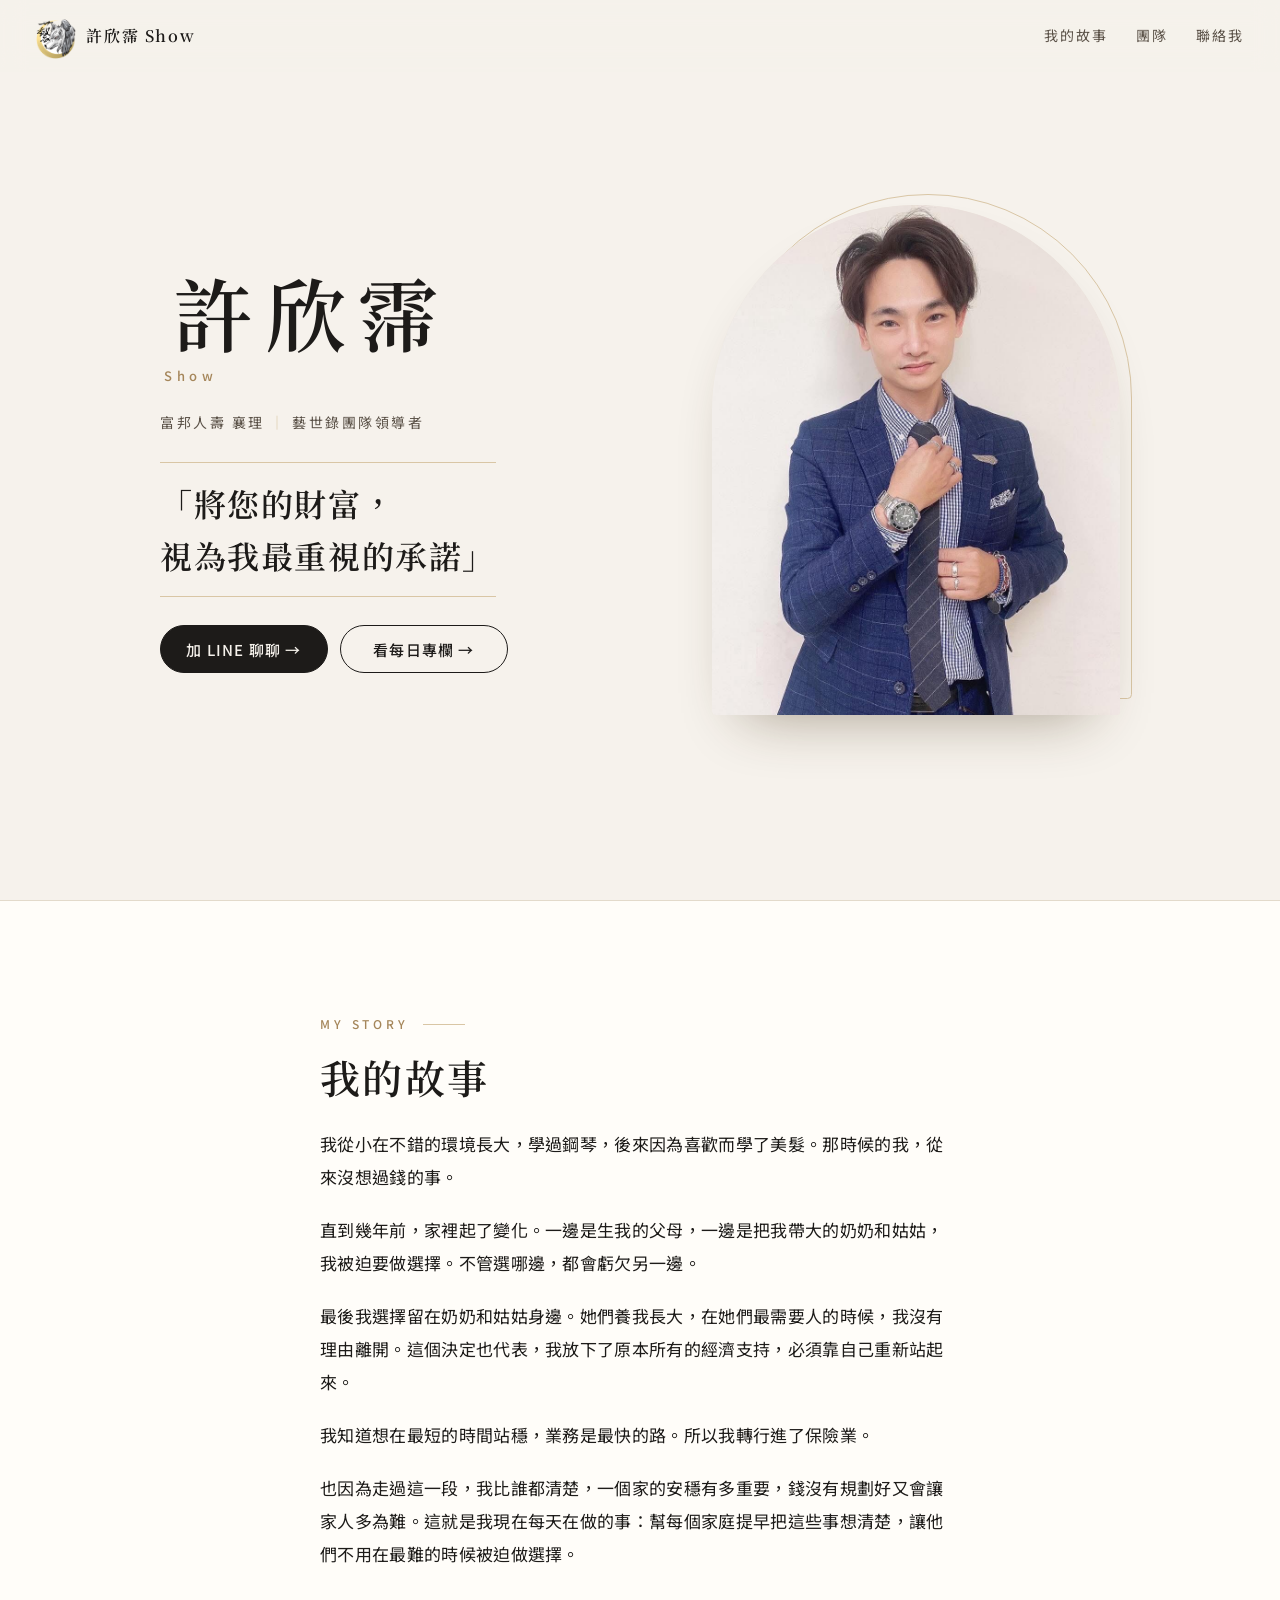
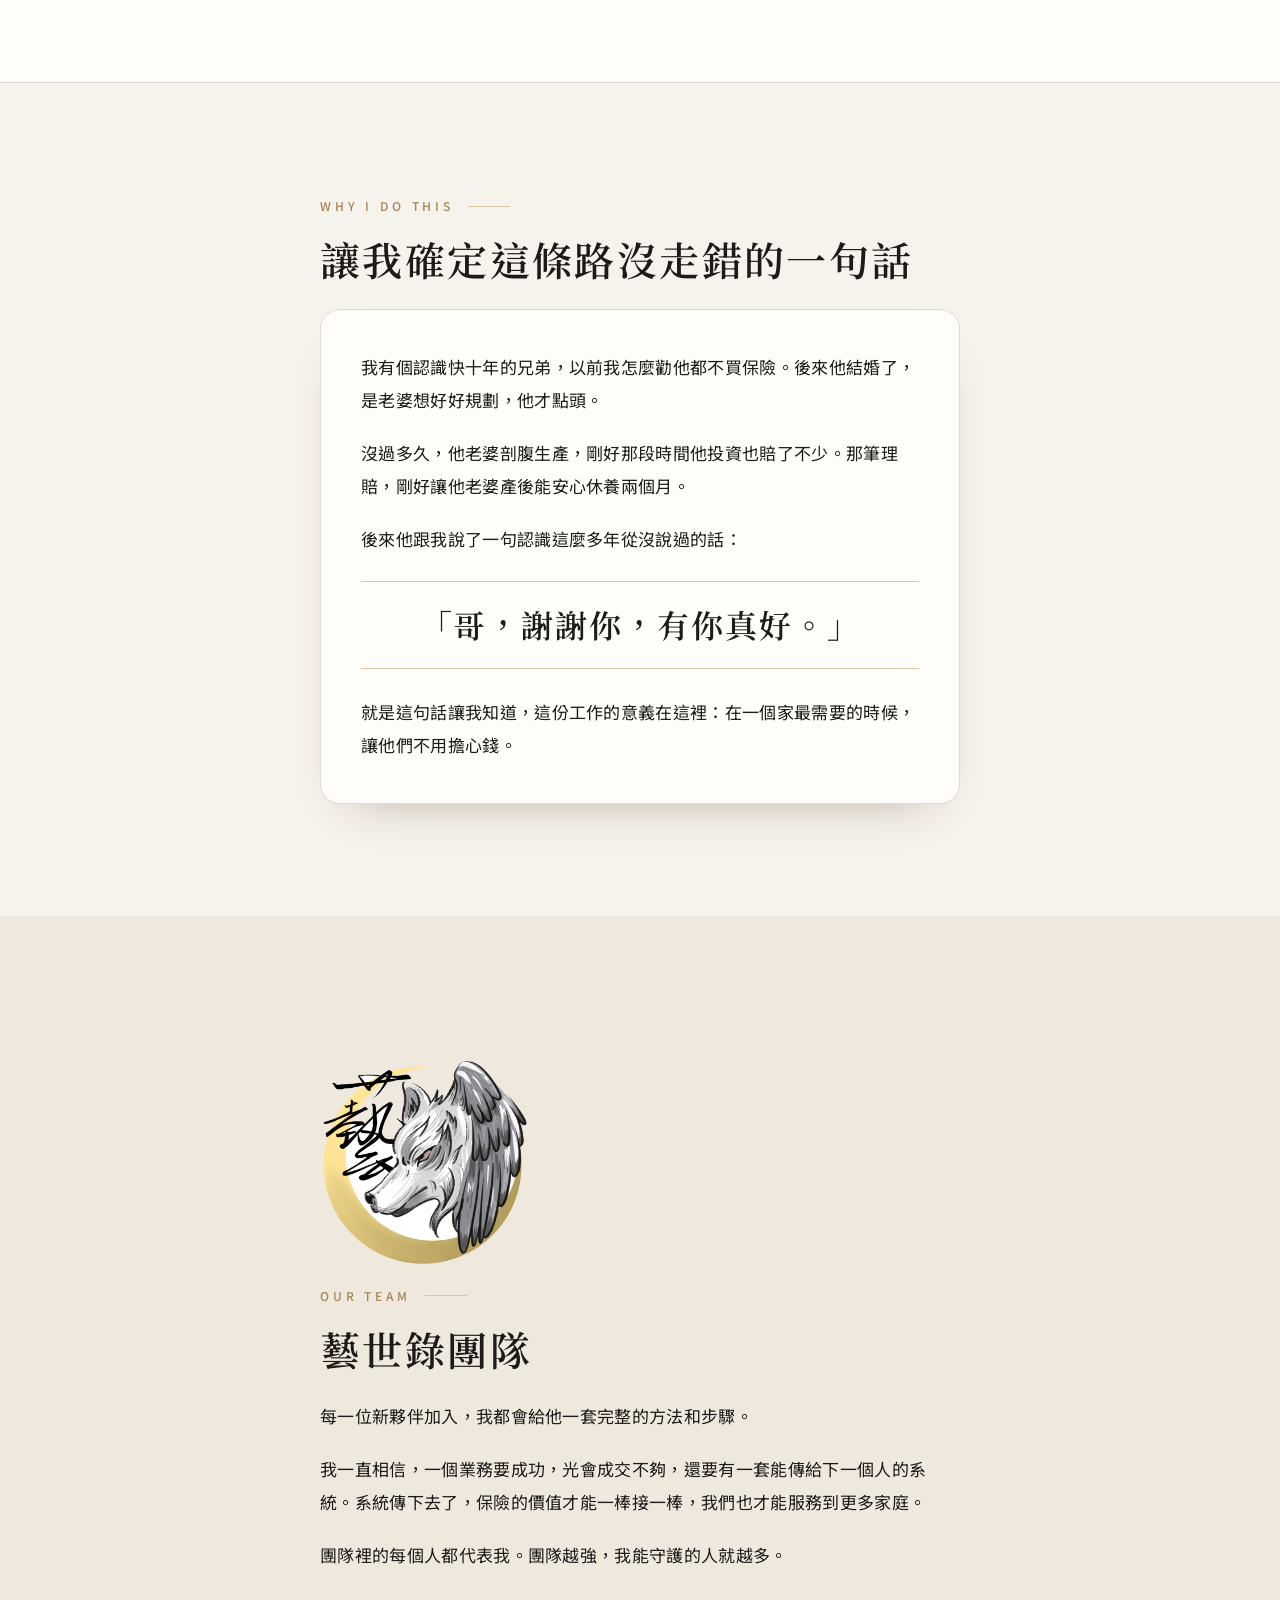
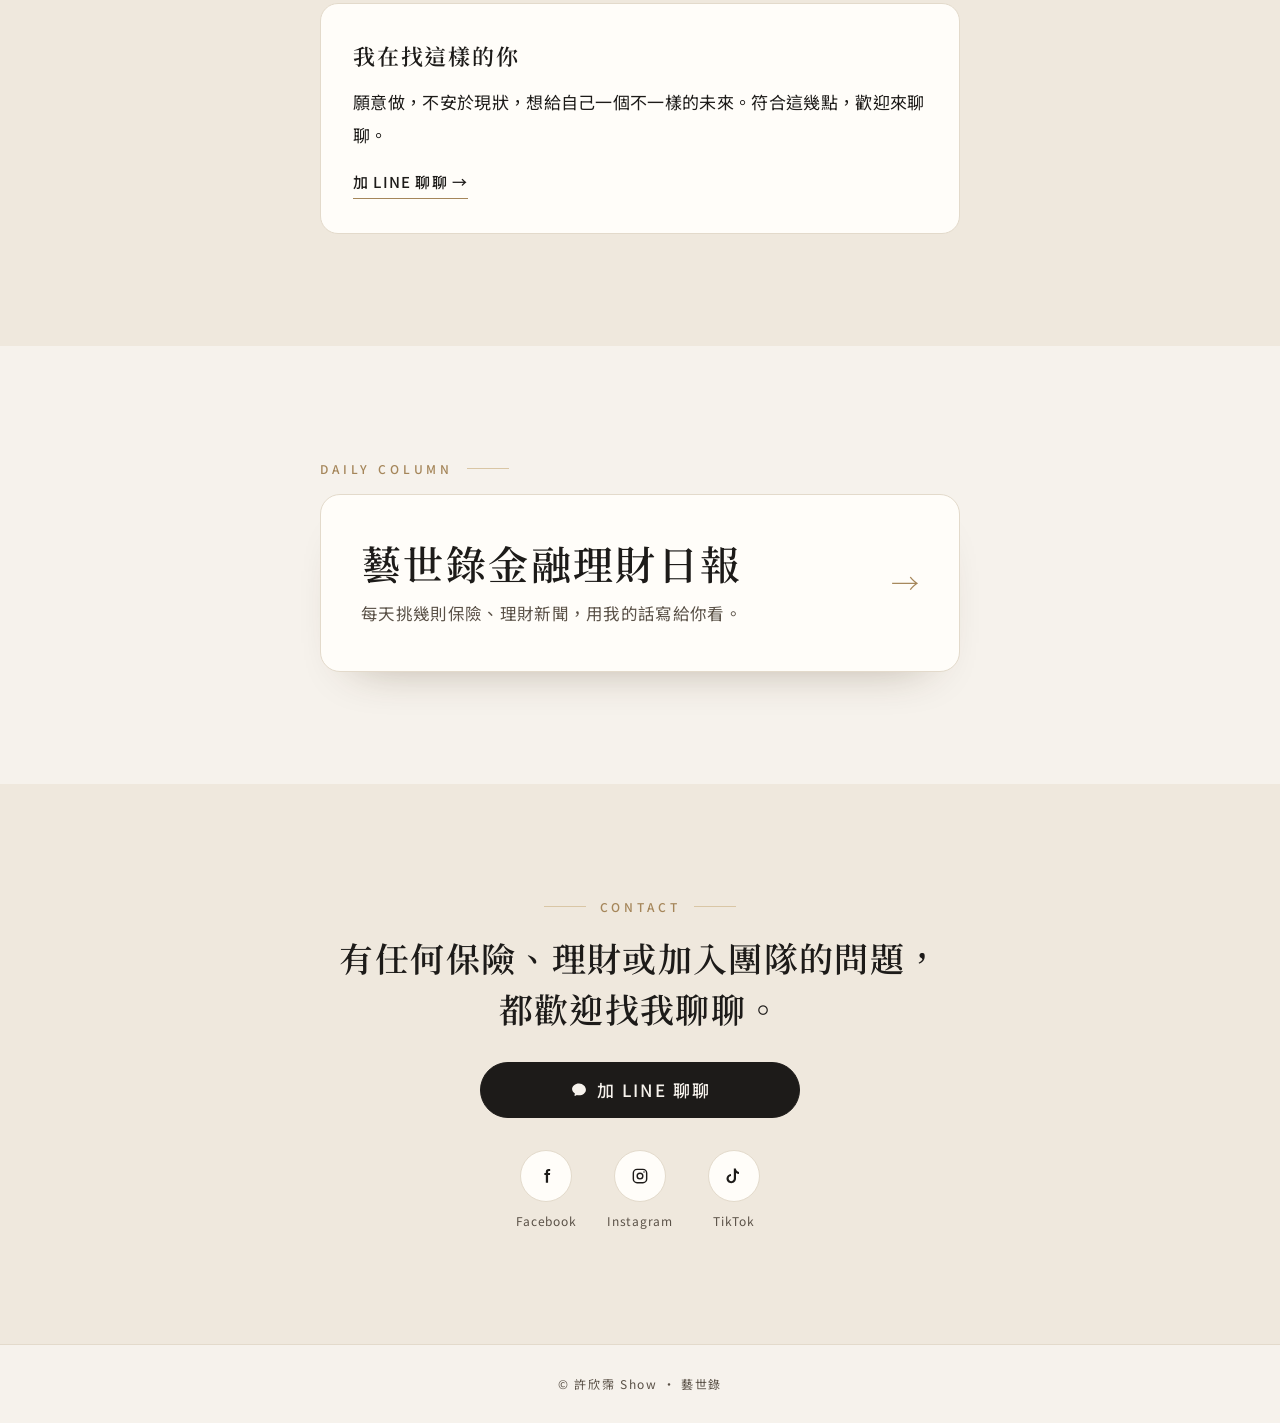
==== index.html @ 2ae3e7bb "Add Show's personal brand site for GitHub Pages Static homepage with story, team, daily column, and " ====
<!DOCTYPE html>
<html lang="zh-Hant">
<head>
  <meta charset="utf-8">
  <meta name="viewport" content="width=device-width, initial-scale=1, viewport-fit=cover">
  <script>document.documentElement.classList.add("js");</script>
  <title>許欣霈 Show｜富邦人壽・藝世錄團隊</title>
  <meta name="description" content="許欣霈 Show，富邦人壽襄理、藝世錄團隊領導者。將您的財富，視為我最重視的承諾。">
  <meta name="theme-color" content="#f6f2ec">
  <meta name="format-detection" content="telephone=no">
  <meta name="apple-mobile-web-app-title" content="許欣霈 Show">
  <link rel="canonical" href="https://show-hsin-pei.github.io/">
  <meta property="og:type" content="website">
  <meta property="og:locale" content="zh_TW">
  <meta property="og:site_name" content="許欣霈 Show">
  <meta property="og:url" content="https://show-hsin-pei.github.io/">
  <meta property="og:title" content="許欣霈 Show｜藝世錄">
  <meta property="og:description" content="將您的財富，視為我最重視的承諾">
  <meta property="og:image" content="https://show-hsin-pei.github.io/og.jpg">
  <meta property="og:image:secure_url" content="https://show-hsin-pei.github.io/og.jpg">
  <meta property="og:image:type" content="image/jpeg">
  <meta property="og:image:width" content="1200">
  <meta property="og:image:height" content="630">
  <meta property="og:image:alt" content="許欣霈 Show，將您的財富，視為我最重視的承諾">
  <meta name="twitter:card" content="summary_large_image">
  <meta name="twitter:title" content="許欣霈 Show｜藝世錄">
  <meta name="twitter:description" content="將您的財富，視為我最重視的承諾">
  <meta name="twitter:image" content="https://show-hsin-pei.github.io/og.jpg">
  <link rel="icon" href="favicon.ico" sizes="any">
  <link rel="icon" type="image/png" sizes="64x64" href="favicon.png">
  <link rel="apple-touch-icon" href="apple-touch-icon.png">
  <link rel="preconnect" href="https://fonts.googleapis.com">
  <link rel="preconnect" href="https://fonts.gstatic.com" crossorigin>
  <link href="https://fonts.googleapis.com/css2?family=Noto+Sans+TC:wght@400;500;600&family=Noto+Serif+TC:wght@500;600;700&display=swap" rel="stylesheet">
  <link rel="stylesheet" href="styles.css">
  <script type="application/ld+json">
  {
    "@context": "https://schema.org",
    "@type": "Person",
    "name": "許欣霈",
    "alternateName": "Show",
    "jobTitle": "富邦人壽 襄理",
    "description": "將您的財富，視為我最重視的承諾",
    "url": "https://show-hsin-pei.github.io/",
    "image": "https://show-hsin-pei.github.io/portrait.jpg",
    "sameAs": [
      "https://www.facebook.com/bnlovestar/",
      "https://www.instagram.com/show_lovestar/",
      "https://www.tiktok.com/@showlovestar"
    ]
  }
  </script>
</head>
<body id="top">
  <a class="skip" href="#main">跳至主要內容</a>
  <header class="top">
    <a class="brand" href="#top">
      <img src="logo.png" alt="" width="738" height="840">
      <span>許欣霈 Show</span>
    </a>
    <nav class="nav" aria-label="頁面章節">
      <a href="#story">我的故事</a>
      <a href="#team">團隊</a>
      <a href="#contact">聯絡我</a>
    </nav>
  </header>

  <main id="main">
    <section class="hero" aria-labelledby="hero-name">
      <div class="wrap hero-grid">
        <div class="hero-photo">
          <div class="arch">
            <img src="portrait.jpg" alt="許欣霈 Show" width="1108" height="1108" fetchpriority="high">
          </div>
        </div>
        <div class="hero-text">
          <h1 id="hero-name">
            <span class="name-zh">許欣霈</span>
            <span class="name-en">Show</span>
          </h1>
          <p class="role">富邦人壽 襄理 <span class="pipe">｜</span> 藝世錄團隊領導者</p>
          <p class="tagline">「將您的財富，<br>視為我最重視的承諾」</p>
          <div class="cta">
            <a class="btn btn-solid" href="https://line.me/ti/p/s-MhJmb-Q-">加 LINE 聊聊 →</a>
            <a class="btn btn-ghost" href="https://yishilu-daily.github.io/" target="_blank" rel="noopener noreferrer">看每日專欄 →</a>
          </div>
        </div>
      </div>
    </section>

    <section class="story" id="story">
      <div class="wrap reveal">
        <p class="eyebrow" lang="en">My Story</p>
        <h2>我的故事</h2>
        <div class="prose">
          <p>我從小在不錯的環境長大，學過鋼琴，後來因為喜歡而學了美髮。那時候的我，從來沒想過錢的事。</p>
          <p>直到幾年前，家裡起了變化。一邊是生我的父母，一邊是把我帶大的奶奶和姑姑，我被迫要做選擇。不管選哪邊，都會虧欠另一邊。</p>
          <p>最後我選擇留在奶奶和姑姑身邊。她們養我長大，在她們最需要人的時候，我沒有理由離開。這個決定也代表，我放下了原本所有的經濟支持，必須靠自己重新站起來。</p>
          <p>我知道想在最短的時間站穩，業務是最快的路。所以我轉行進了保險業。</p>
          <p>也因為走過這一段，我比誰都清楚，一個家的安穩有多重要，錢沒有規劃好又會讓家人多為難。這就是我現在每天在做的事：幫每個家庭提早把這些事想清楚，讓他們不用在最難的時候被迫做選擇。</p>
        </div>
      </div>
    </section>

    <section class="why" id="why">
      <div class="wrap reveal">
        <p class="eyebrow" lang="en">Why I Do This</p>
        <h2>讓我確定這條路沒走錯的一句話</h2>
        <article class="story-card">
          <div class="prose">
            <p>我有個認識快十年的兄弟，以前我怎麼勸他都不買保險。後來他結婚了，是老婆想好好規劃，他才點頭。</p>
            <p>沒過多久，他老婆剖腹生產，剛好那段時間他投資也賠了不少。那筆理賠，剛好讓他老婆產後能安心休養兩個月。</p>
            <p>後來他跟我說了一句認識這麼多年從沒說過的話：</p>
          </div>
          <blockquote class="pullquote">「哥，謝謝你，有你真好。」</blockquote>
          <div class="prose">
            <p>就是這句話讓我知道，這份工作的意義在這裡：在一個家最需要的時候，讓他們不用擔心錢。</p>
          </div>
        </article>
      </div>
    </section>

    <section class="team" id="team">
      <div class="wrap reveal">
        <div class="crest">
          <img src="logo.png" alt="藝世錄" width="738" height="840" loading="lazy">
        </div>
        <p class="eyebrow" lang="en">Our Team</p>
        <h2>藝世錄團隊</h2>
        <div class="prose">
          <p>每一位新夥伴加入，我都會給他一套完整的方法和步驟。</p>
          <p>我一直相信，一個業務要成功，光會成交不夠，還要有一套能傳給下一個人的系統。系統傳下去了，保險的價值才能一棒接一棒，我們也才能服務到更多家庭。</p>
          <p>團隊裡的每個人都代表我。團隊越強，我能守護的人就越多。</p>
        </div>
        <div class="invite">
          <h3>我在找這樣的你</h3>
          <p>願意做，不安於現狀，想給自己一個不一樣的未來。符合這幾點，歡迎來聊聊。</p>
          <a class="text-link" href="https://line.me/ti/p/s-MhJmb-Q-">加 LINE 聊聊 →</a>
        </div>
      </div>
    </section>

    <section class="column" id="column">
      <div class="wrap reveal">
        <p class="eyebrow" lang="en">Daily Column</p>
        <a class="column-card" href="https://yishilu-daily.github.io/" target="_blank" rel="noopener noreferrer">
          <span class="column-copy">
            <h2>藝世錄金融理財日報</h2>
            <p>每天挑幾則保險、理財新聞，用我的話寫給你看。</p>
          </span>
          <span class="column-go" aria-hidden="true">→</span>
        </a>
      </div>
    </section>

    <section class="contact" id="contact">
      <div class="wrap reveal">
        <p class="eyebrow" lang="en">Contact</p>
        <h2>有任何保險、理財<br>或加入團隊的問題，<br>都歡迎找我聊聊。</h2>
        <a class="btn btn-solid btn-lg" href="https://line.me/ti/p/s-MhJmb-Q-">
          <svg viewBox="0 0 24 24" width="20" height="20" aria-hidden="true"><path fill="currentColor" d="M12 4.2c-4.6 0-8.3 3-8.3 6.7 0 2.1 1.3 4 3.4 5.2-.1.7-.5 2-.6 2.3 0 0-.1.5.3.6.3.1 1.3-.2 2.5-1.1.8.2 1.7.4 2.7.4 4.6 0 8.3-3 8.3-6.7S16.6 4.2 12 4.2z"/></svg>
          加 LINE 聊聊
        </a>
        <div class="socials">
          <a class="social" href="https://www.facebook.com/bnlovestar/" target="_blank" rel="noopener noreferrer">
            <span class="icon">
              <svg viewBox="0 0 24 24" width="20" height="20" aria-hidden="true"><path fill="currentColor" d="M14.5 8.5V6.9c0-.7.4-1 1.1-1H17V3.5h-2c-1.9 0-3.2 1.3-3.2 3.3v1.7H10v2.4h1.8V20h2.7v-9.1h2.2l.3-2.4h-2.5z"/></svg>
            </span>
            <span>Facebook</span>
          </a>
          <a class="social" href="https://www.instagram.com/show_lovestar/" target="_blank" rel="noopener noreferrer">
            <span class="icon">
              <svg viewBox="0 0 24 24" width="20" height="20" aria-hidden="true"><rect x="4" y="4" width="16" height="16" rx="4.5" fill="none" stroke="currentColor" stroke-width="1.7"/><circle cx="12" cy="12" r="3.4" fill="none" stroke="currentColor" stroke-width="1.7"/><circle cx="16.8" cy="7.2" r=".9" fill="currentColor"/></svg>
            </span>
            <span>Instagram</span>
          </a>
          <a class="social" href="https://www.tiktok.com/@showlovestar" target="_blank" rel="noopener noreferrer">
            <span class="icon">
              <svg viewBox="0 0 24 24" width="20" height="20" aria-hidden="true"><path fill="currentColor" d="M14.2 3c.3 2.2 1.6 3.8 3.8 4.2v2.4c-1.3-.1-2.5-.5-3.6-1.2v6.7c0 3.2-2.5 5.6-5.7 5.6S3 18.3 3 15.1c0-3 2.4-5.5 5.4-5.6v2.5c-1.6.1-2.8 1.4-2.8 3.1 0 1.7 1.4 3.1 3.1 3.1s3.1-1.4 3.1-3.1V3h2.4z"/></svg>
            </span>
            <span>TikTok</span>
          </a>
        </div>
      </div>
    </section>
  </main>

  <footer>
    <p>© 許欣霈 Show ・ 藝世錄</p>
  </footer>

  <a class="line-fab" href="https://line.me/ti/p/s-MhJmb-Q-">
    <svg viewBox="0 0 24 24" width="16" height="16" aria-hidden="true"><path fill="currentColor" d="M12 4.2c-4.6 0-8.3 3-8.3 6.7 0 2.1 1.3 4 3.4 5.2-.1.7-.5 2-.6 2.3 0 0-.1.5.3.6.3.1 1.3-.2 2.5-1.1.8.2 1.7.4 2.7.4 4.6 0 8.3-3 8.3-6.7S16.6 4.2 12 4.2z"/></svg>
    加 LINE
  </a>
  <script src="main.js"></script>
</body>
</html>
---- styles.css ----
:root {
  --bg: #f6f2ec;
  --bg-2: #efe8dd;
  --card: #fffdf9;
  --ink: #1d1b19;
  --secondary: #5a5147;
  --gold: #a5865a;
  --gold-soft: #d9c6a5;
  --line: #e3dacb;
  --serif: "Noto Serif TC", "Songti TC", "PMingLiU", "Times New Roman", serif;
  --sans: "Noto Sans TC", "PingFang TC", "Microsoft JhengHei", system-ui, sans-serif;
  --gutter: 22px;
  --header: 64px;
  --max: 1040px;
}

* { box-sizing: border-box; }
html {
  scroll-behavior: smooth;
  scroll-padding-top: 76px;
  -webkit-text-size-adjust: 100%;
  color-scheme: light;
}
body {
  margin: 0;
  background: var(--bg);
  color: var(--ink);
  font-family: var(--sans);
  font-size: 16px;
  line-height: 1.85;
  letter-spacing: .02em;
  -webkit-font-smoothing: antialiased;
  overflow-x: clip;
}
img { display: block; max-width: 100%; height: auto; }
a { color: inherit; text-decoration: none; }
::selection { background: var(--gold-soft); color: var(--ink); }
:focus-visible {
  outline: 2px solid var(--gold);
  outline-offset: 3px;
}

.skip {
  position: absolute;
  left: 12px;
  top: -48px;
  z-index: 80;
  background: var(--ink);
  color: var(--bg);
  padding: 8px 14px;
  border-radius: 999px;
}
.skip:focus { top: 12px; }

.wrap {
  width: 100%;
  max-width: var(--max);
  margin: 0 auto;
  padding: 0 var(--gutter);
}
section { padding: 76px 0; }
section[id] { scroll-margin-top: 76px; }

.eyebrow {
  display: flex;
  align-items: center;
  gap: 14px;
  margin: 0 0 14px;
  color: var(--gold);
  font-size: 12px;
  font-weight: 500;
  letter-spacing: .32em;
  text-transform: uppercase;
}
.eyebrow::after {
  content: "";
  width: 42px;
  height: 1px;
  background: var(--gold-soft);
}
h1, h2, h3 { font-weight: 600; }
h2 {
  margin: 0 0 22px;
  font-family: var(--serif);
  font-size: clamp(28px, 6.6vw, 40px);
  line-height: 1.4;
  letter-spacing: .06em;
}

.prose { max-width: 40rem; }
.prose p {
  margin: 0;
  font-size: 17px;
  line-height: 1.95;
  color: var(--ink);
}
.prose p + p { margin-top: 1.15em; }

/* header */
.top {
  position: fixed;
  inset: 0 0 auto 0;
  z-index: 30;
  display: flex;
  align-items: center;
  justify-content: space-between;
  gap: 10px;
  min-height: var(--header);
  padding: calc(8px + env(safe-area-inset-top)) 16px 8px;
  background: rgba(246, 242, 236, .9);
  backdrop-filter: blur(12px);
  -webkit-backdrop-filter: blur(12px);
  border-bottom: 1px solid transparent;
  transition: border-color .3s;
}
.top.scrolled { border-bottom-color: var(--line); }
.brand {
  display: flex;
  align-items: center;
  gap: 8px;
  min-width: 0;
  font-family: var(--serif);
  font-size: 14px;
  font-weight: 600;
  letter-spacing: .06em;
  white-space: nowrap;
}
.brand img {
  width: auto;
  height: 40px;
  flex: none;
}
.nav {
  display: flex;
  align-items: center;
  gap: 12px;
}
.nav a {
  color: var(--secondary);
  font-size: 13px;
  letter-spacing: .02em;
  white-space: nowrap;
}
.nav a:hover { color: var(--ink); }

/* hero */
.hero {
  padding: calc(var(--header) + env(safe-area-inset-top) + 28px) 0 64px;
  min-height: 100svh;
  display: flex;
  align-items: center;
}
.hero-grid { display: grid; gap: 36px; align-items: center; }
.hero-photo {
  position: relative;
  z-index: 0;
  width: min(76%, 340px);
  margin: 0 auto;
}
.hero-photo::before {
  content: "";
  position: absolute;
  z-index: -1;
  inset: -11px -12px 16px 12px;
  border: 1px solid var(--gold-soft);
  border-radius: 999px 999px 22px 22px;
}
.arch {
  aspect-ratio: 4 / 5;
  overflow: hidden;
  border-radius: 999px 999px 18px 18px;
  background: var(--bg-2);
  box-shadow: 0 30px 60px -32px rgba(60, 40, 10, .45);
}
.arch img {
  width: 100%;
  height: 100%;
  object-fit: cover;
  object-position: center 20%;
}
.hero-text { text-align: center; }
.name-zh {
  display: block;
  font-family: var(--serif);
  font-size: clamp(46px, 13.5vw, 80px);
  line-height: 1.12;
  letter-spacing: .16em;
  text-indent: .16em;
}
.name-en {
  display: block;
  margin-top: 8px;
  color: var(--gold);
  font-size: 13px;
  font-weight: 500;
  letter-spacing: .34em;
  text-indent: .34em;
  text-transform: none;
}
.role {
  margin: 22px 0 0;
  color: var(--secondary);
  font-size: 13.5px;
  letter-spacing: .12em;
  line-height: 1.8;
}
.pipe { color: var(--gold-soft); }
.tagline {
  display: inline-block;
  margin: 26px 0 0;
  padding: 14px 0;
  border-top: 1px solid var(--gold-soft);
  border-bottom: 1px solid var(--gold-soft);
  font-family: var(--serif);
  font-size: clamp(22px, 5.7vw, 32px);
  font-weight: 600;
  line-height: 1.65;
  letter-spacing: .05em;
}
.cta {
  display: grid;
  gap: 12px;
  margin-top: 28px;
}
.btn {
  display: inline-flex;
  align-items: center;
  justify-content: center;
  gap: 8px;
  min-height: 48px;
  padding: 12px 22px;
  border: 1px solid var(--ink);
  border-radius: 999px;
  font-size: 15px;
  font-weight: 500;
  letter-spacing: .08em;
  line-height: 1;
  transition: background .25s, color .25s, transform .25s;
}
.btn svg { flex: none; }
.btn-solid { background: var(--ink); color: var(--bg); }
.btn-solid:hover { background: #000; }
.btn-ghost { background: transparent; color: var(--ink); }
.btn-ghost:hover { background: var(--ink); color: var(--bg); }
.cta .btn { width: 100%; }
.btn:active { transform: translateY(1px); }

/* story */
.story {
  background: var(--card);
  border-top: 1px solid var(--line);
  border-bottom: 1px solid var(--line);
}

/* why */
.story-card {
  max-width: 44rem;
  margin-top: 8px;
  padding: 28px 22px 30px;
  background: var(--card);
  border: 1px solid var(--line);
  border-radius: 20px;
  box-shadow: 0 24px 50px -36px rgba(60, 40, 10, .45);
}
.pullquote {
  margin: 26px 0;
  padding: 18px 0;
  border-top: 1px solid var(--gold-soft);
  border-bottom: 1px solid var(--gold-soft);
  color: var(--ink);
  font-family: var(--serif);
  font-size: 22px;
  font-weight: 600;
  line-height: 1.55;
  letter-spacing: .02em;
  text-align: center;
  text-wrap: balance;
}

/* team */
.team { background: var(--bg-2); }
.crest { margin: 0 0 18px; }
.crest img { width: min(188px, 52vw); height: auto; }
.invite {
  max-width: 40rem;
  margin-top: 32px;
  padding: 26px 22px 28px;
  background: var(--card);
  border: 1px solid var(--line);
  border-radius: 18px;
}
.invite h3 {
  margin: 0 0 10px;
  font-family: var(--serif);
  font-size: 22px;
  letter-spacing: .08em;
}
.invite p {
  margin: 0 0 16px;
  color: var(--ink);
  font-size: 17px;
  line-height: 1.9;
}
.text-link {
  display: inline-flex;
  align-items: center;
  color: var(--ink);
  font-size: 15px;
  font-weight: 500;
  letter-spacing: .08em;
  border-bottom: 1px solid var(--gold);
  padding-bottom: 2px;
}
.text-link:hover { color: var(--gold); }

/* column */
.column-card {
  display: flex;
  flex-direction: column;
  gap: 16px;
  max-width: 44rem;
  padding: 28px 22px;
  background: var(--card);
  border: 1px solid var(--line);
  border-radius: 20px;
  box-shadow: 0 24px 50px -36px rgba(60, 40, 10, .45);
  transition: transform .3s, box-shadow .3s;
}
.column-card h2 { margin-bottom: 8px; }
.column-card p {
  margin: 0;
  color: var(--secondary);
  font-size: 16.5px;
  line-height: 1.8;
}
.column-go {
  color: var(--gold);
  font-family: var(--serif);
  font-size: 28px;
  line-height: 1;
}
.column-card:hover {
  transform: translateY(-3px);
  box-shadow: 0 22px 40px -28px rgba(60, 40, 10, .4);
}

/* contact */
.contact {
  background: var(--bg-2);
  text-align: center;
}
.contact .eyebrow { justify-content: center; }
.contact .eyebrow::before {
  content: "";
  width: 42px;
  height: 1px;
  background: var(--gold-soft);
}
.contact h2 {
  max-width: 12em;
  margin-right: auto;
  margin-left: auto;
  margin-bottom: 28px;
  font-size: clamp(24px, 6vw, 34px);
  line-height: 1.5;
  letter-spacing: .04em;
}
.btn-lg {
  width: min(100%, 320px);
  min-height: 56px;
  padding: 16px 28px;
  font-size: 17px;
  letter-spacing: .12em;
}
.socials {
  display: flex;
  justify-content: center;
  gap: 18px;
  margin-top: 32px;
}
.social {
  display: flex;
  flex-direction: column;
  align-items: center;
  gap: 8px;
  min-width: 76px;
  color: var(--secondary);
  font-size: 12px;
  letter-spacing: .06em;
}
.social .icon {
  display: grid;
  place-items: center;
  width: 52px;
  height: 52px;
  border: 1px solid var(--line);
  border-radius: 50%;
  background: var(--card);
  color: var(--ink);
  transition: border-color .25s, color .25s, transform .25s;
}
.social:hover .icon {
  border-color: var(--gold);
  color: var(--gold);
  transform: translateY(-2px);
}

footer {
  padding: 28px var(--gutter) calc(28px + env(safe-area-inset-bottom));
  border-top: 1px solid var(--line);
  color: var(--secondary);
  font-size: 12px;
  letter-spacing: .14em;
  text-align: center;
}
footer p { margin: 0; }

.line-fab {
  position: fixed;
  z-index: 40;
  right: 16px;
  bottom: calc(16px + env(safe-area-inset-bottom));
  display: inline-flex;
  align-items: center;
  gap: 6px;
  padding: 12px 16px;
  border-radius: 999px;
  background: var(--ink);
  color: var(--bg);
  font-size: 14px;
  font-weight: 500;
  letter-spacing: .1em;
  box-shadow: 0 12px 28px -12px rgba(29, 27, 25, .55);
  transition: opacity .25s, transform .25s, visibility .25s;
}
.line-fab.is-hidden {
  visibility: hidden;
  opacity: 0;
  pointer-events: none;
}

/* reveal */
.js .reveal {
  opacity: 0;
  transform: translateY(18px);
  transition: opacity .8s ease, transform .8s ease;
}
.js .reveal.in { opacity: 1; transform: none; }

@media (prefers-reduced-motion: reduce) {
  html { scroll-behavior: auto; }
  .js .reveal { opacity: 1; transform: none; transition: none; }
  .btn, .column-card, .social .icon, .line-fab { transition: none; }
}

@media (min-width: 640px) {
  .cta { display: flex; flex-wrap: wrap; justify-content: center; }
  .cta .btn { width: auto; min-width: 168px; }
}

@media (min-width: 860px) {
  :root { --gutter: 40px; --header: 72px; }
  section { padding: 112px 0; }
  .top { padding: 12px 36px; }
  .brand { font-size: 16px; letter-spacing: .1em; gap: 10px; }
  .brand img { height: 46px; }
  .nav { gap: 28px; }
  .nav a { font-size: 14px; letter-spacing: .14em; }
  .hero { padding-top: calc(var(--header) + 36px); padding-bottom: 88px; }
  .hero-grid {
    grid-template-columns: minmax(0, 1.08fr) minmax(280px, .92fr);
    gap: 72px;
  }
  .hero-text { order: -1; text-align: left; }
  .hero-photo { width: min(100%, 420px); margin: 0 0 0 auto; }
  .cta { justify-content: flex-start; }
  .role { letter-spacing: .18em; font-size: 14px; }
  .story .wrap,
  .why .wrap,
  .team .wrap,
  .column .wrap { max-width: 720px; }
  .story-card, .column-card { padding: 40px 40px 42px; }
  .invite { padding: 32px 32px 34px; }
  .pullquote { font-size: 32px; letter-spacing: .06em; }
  .contact h2 { max-width: 18em; word-break: keep-all; }
  .contact h2 br { display: none; }
  .column-card {
    flex-direction: row;
    align-items: center;
    justify-content: space-between;
    gap: 28px;
  }
  .column-card h2 { margin-bottom: 8px; }
  .crest img { width: 210px; }
  .line-fab { display: none; }
}

@media (max-width: 370px) {
  .brand { font-size: 13px; letter-spacing: .02em; }
  .brand img { height: 34px; }
  .nav { gap: 8px; }
  .nav a { font-size: 12px; }
}
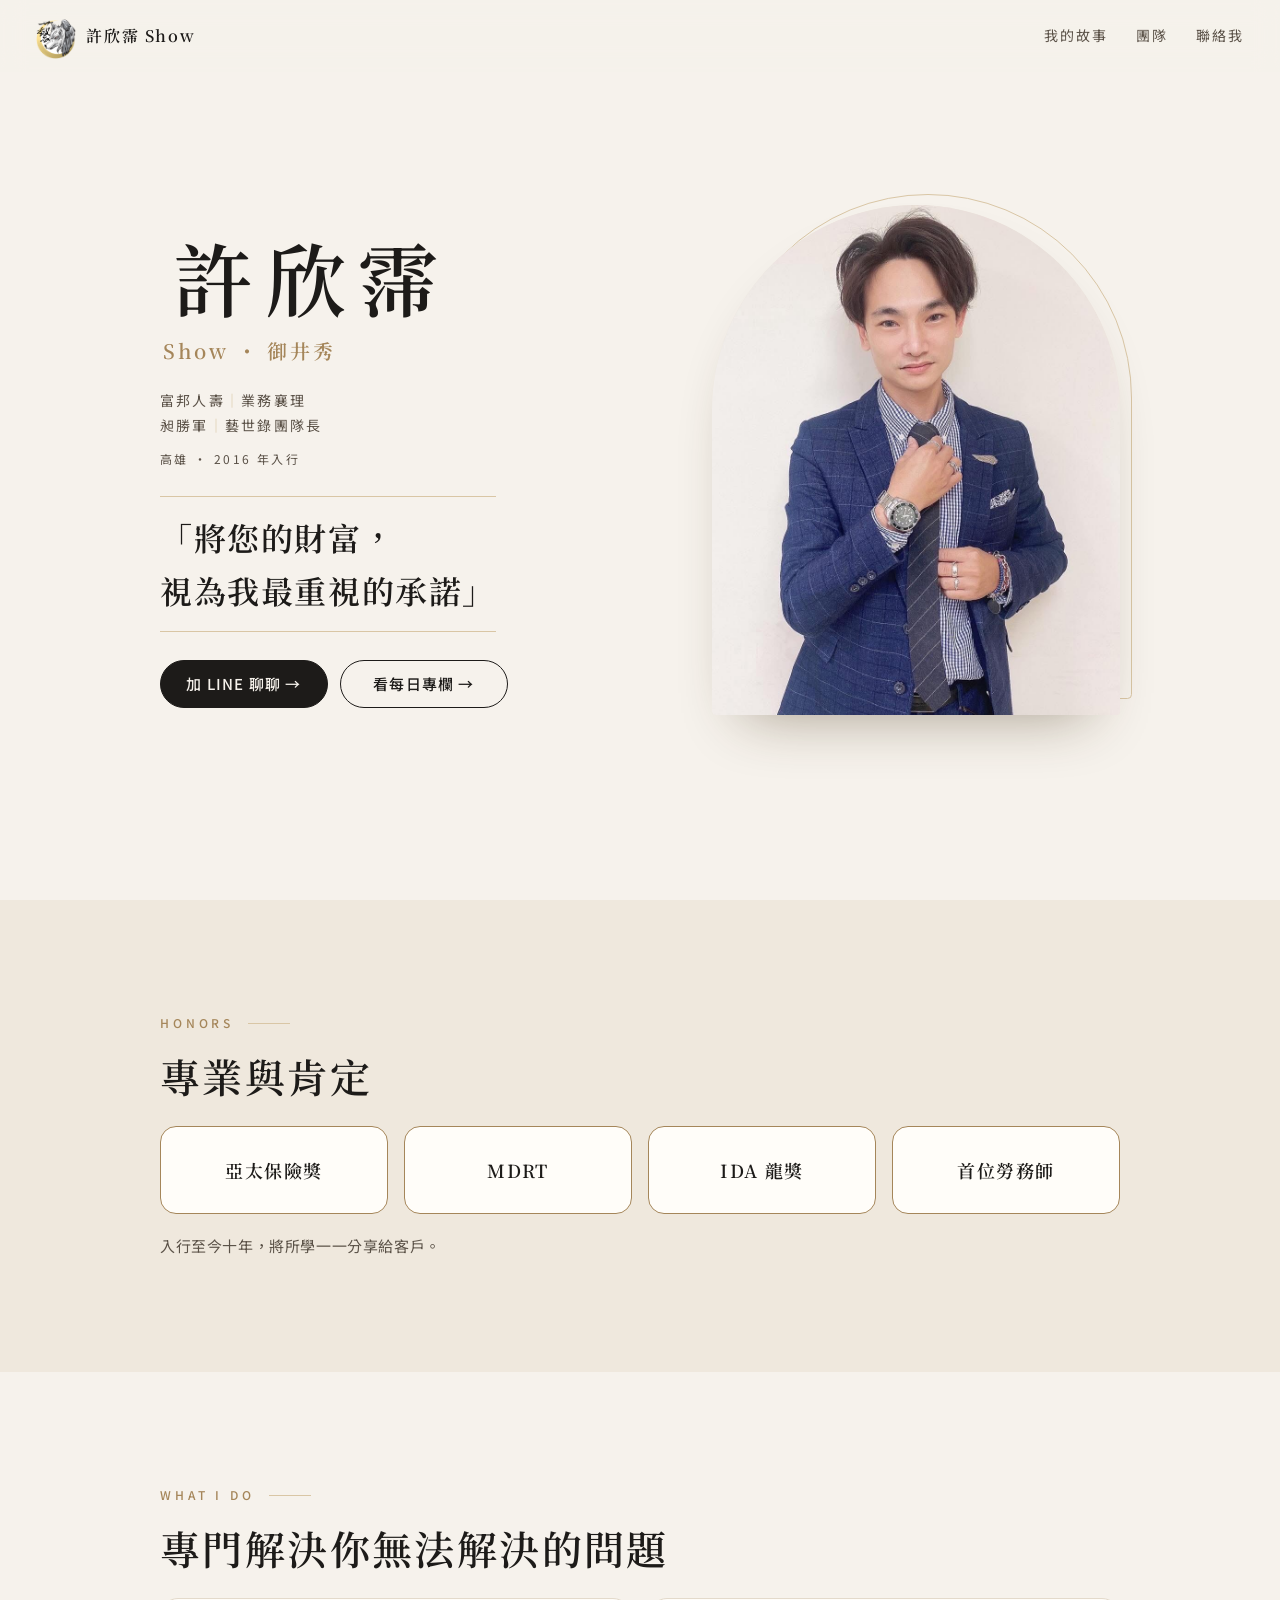
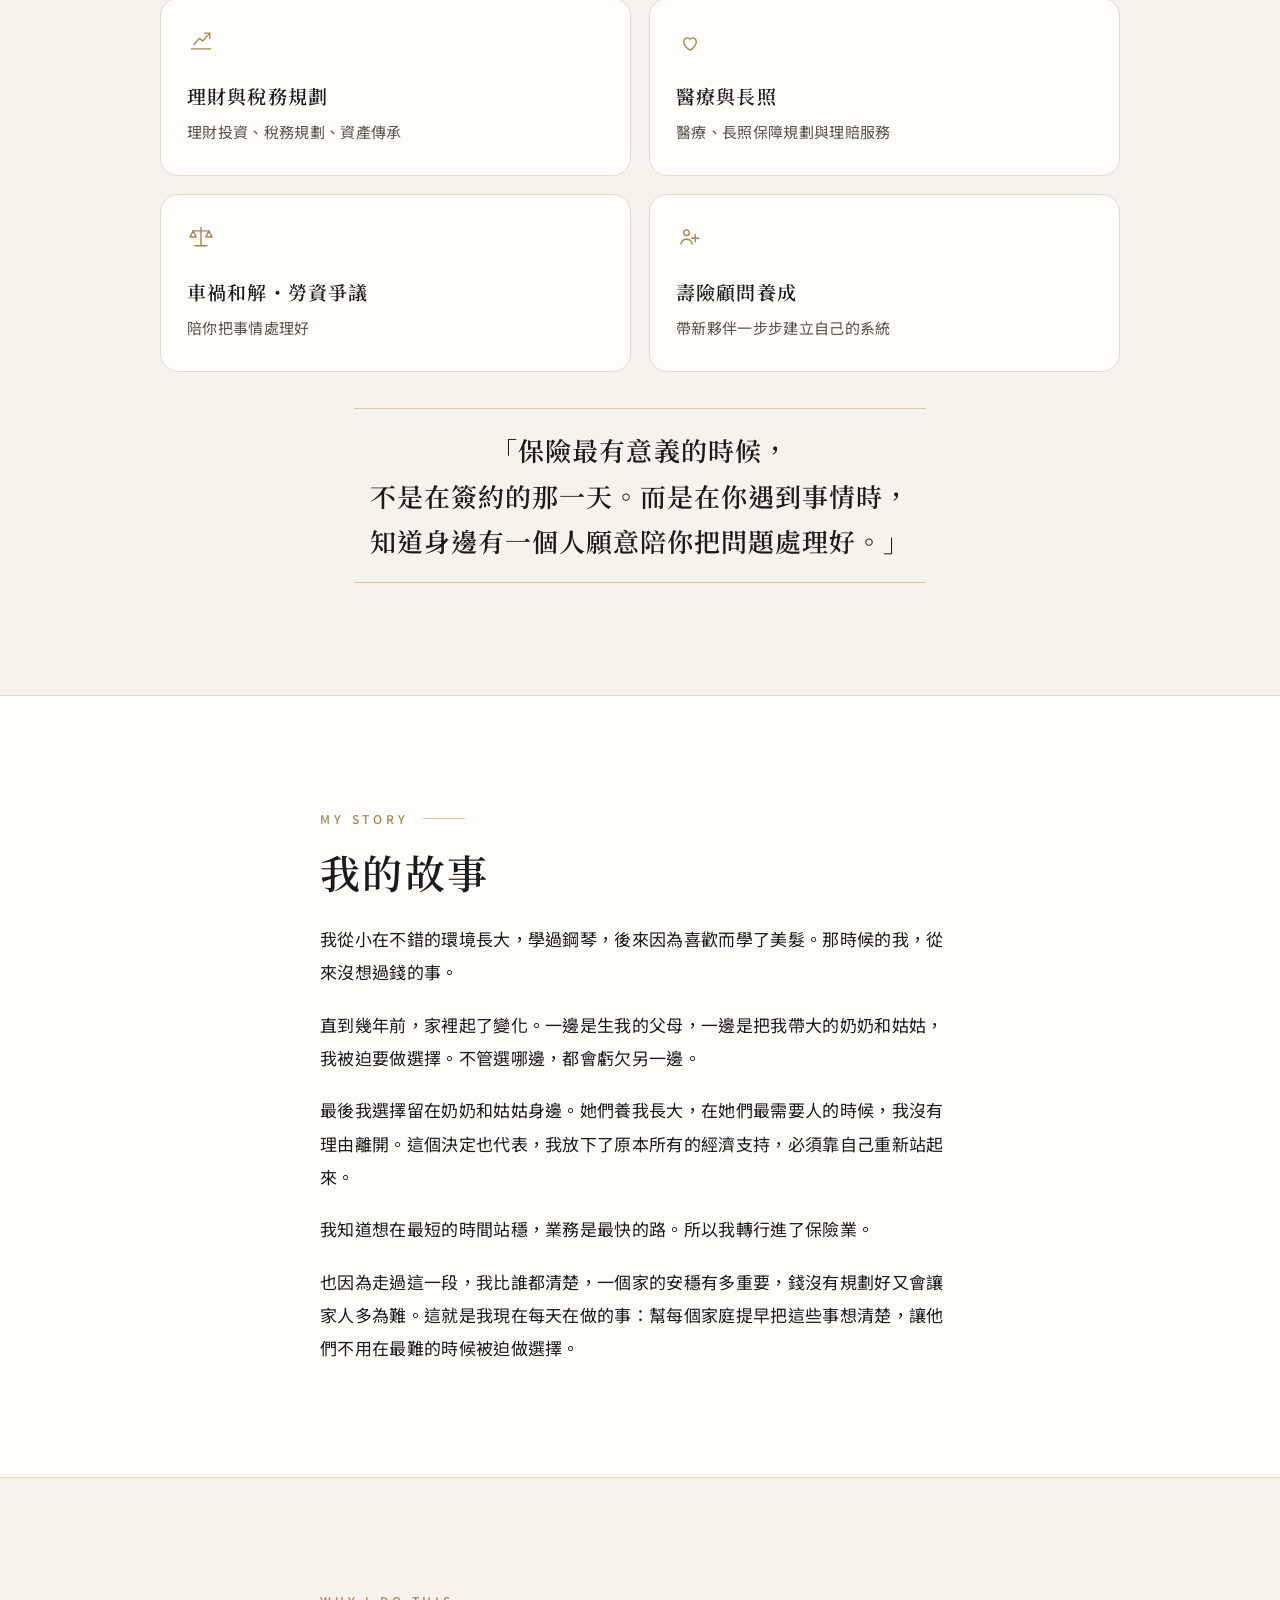
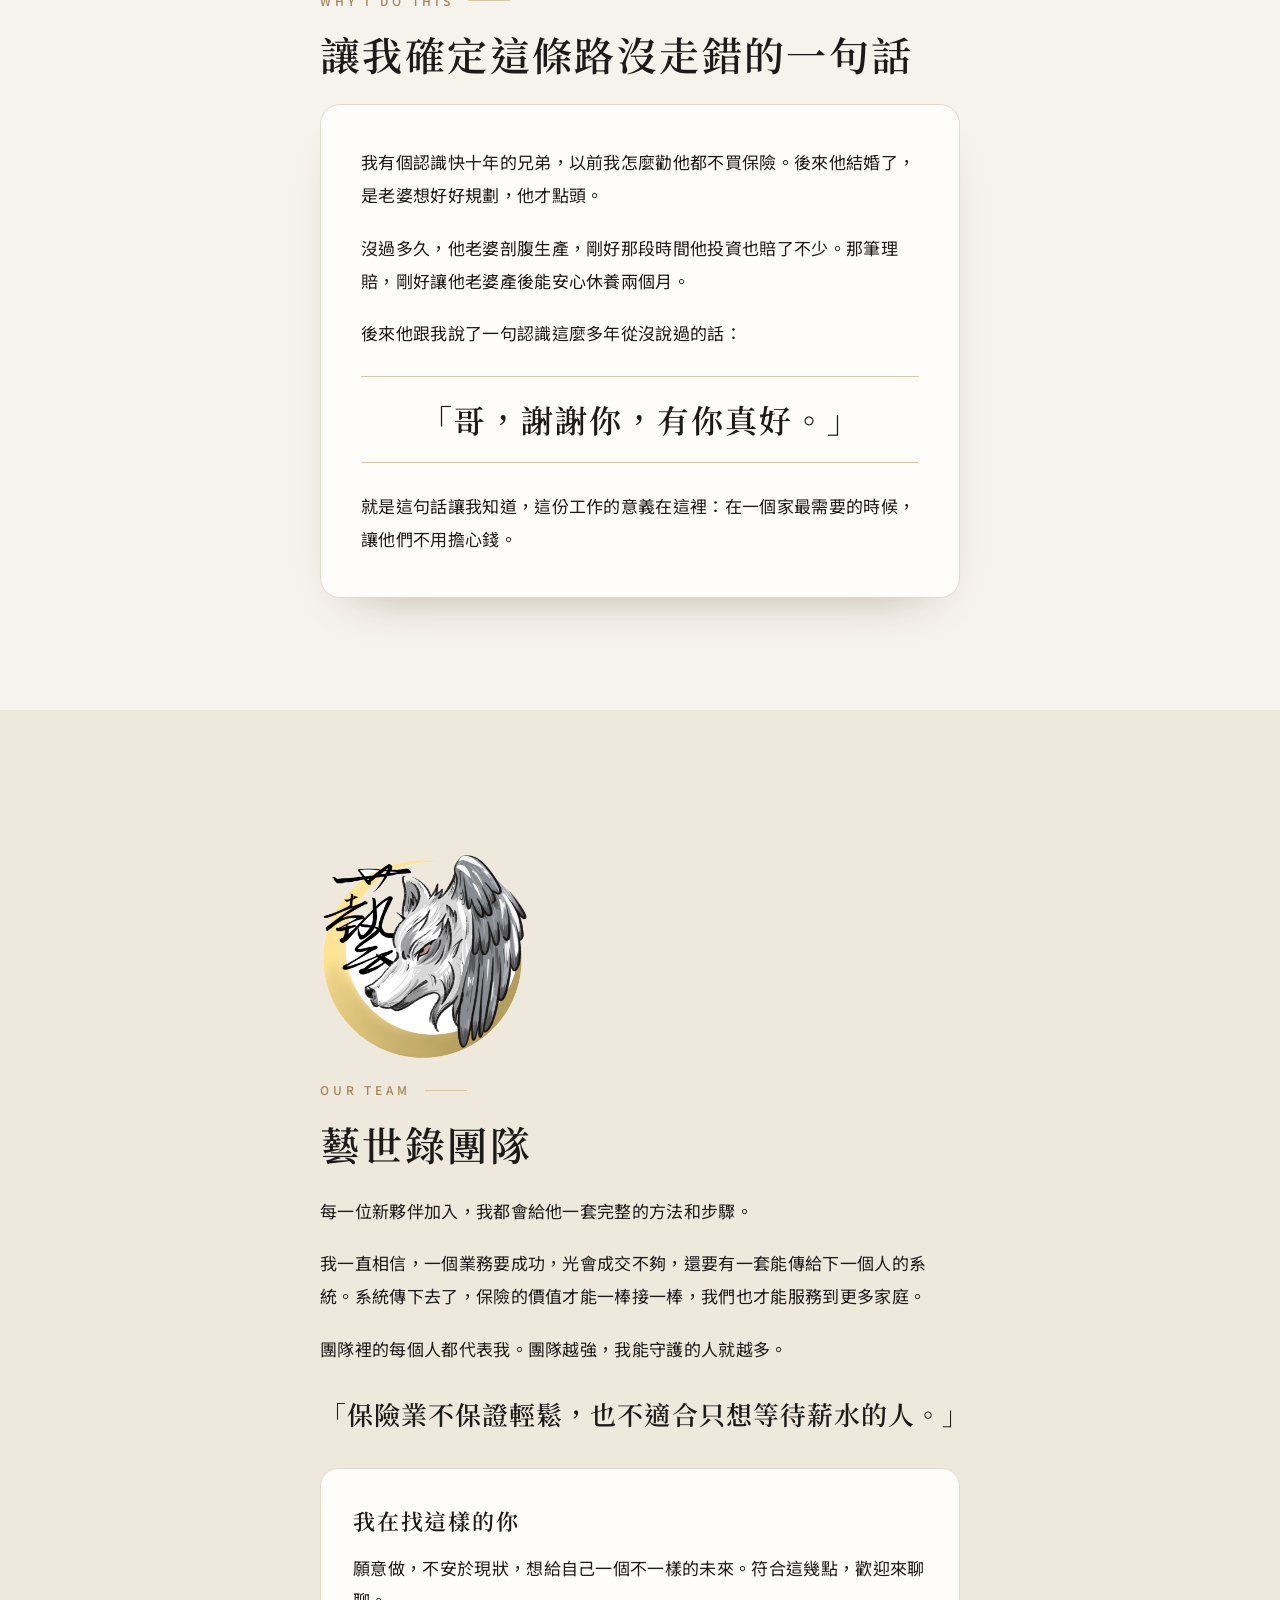
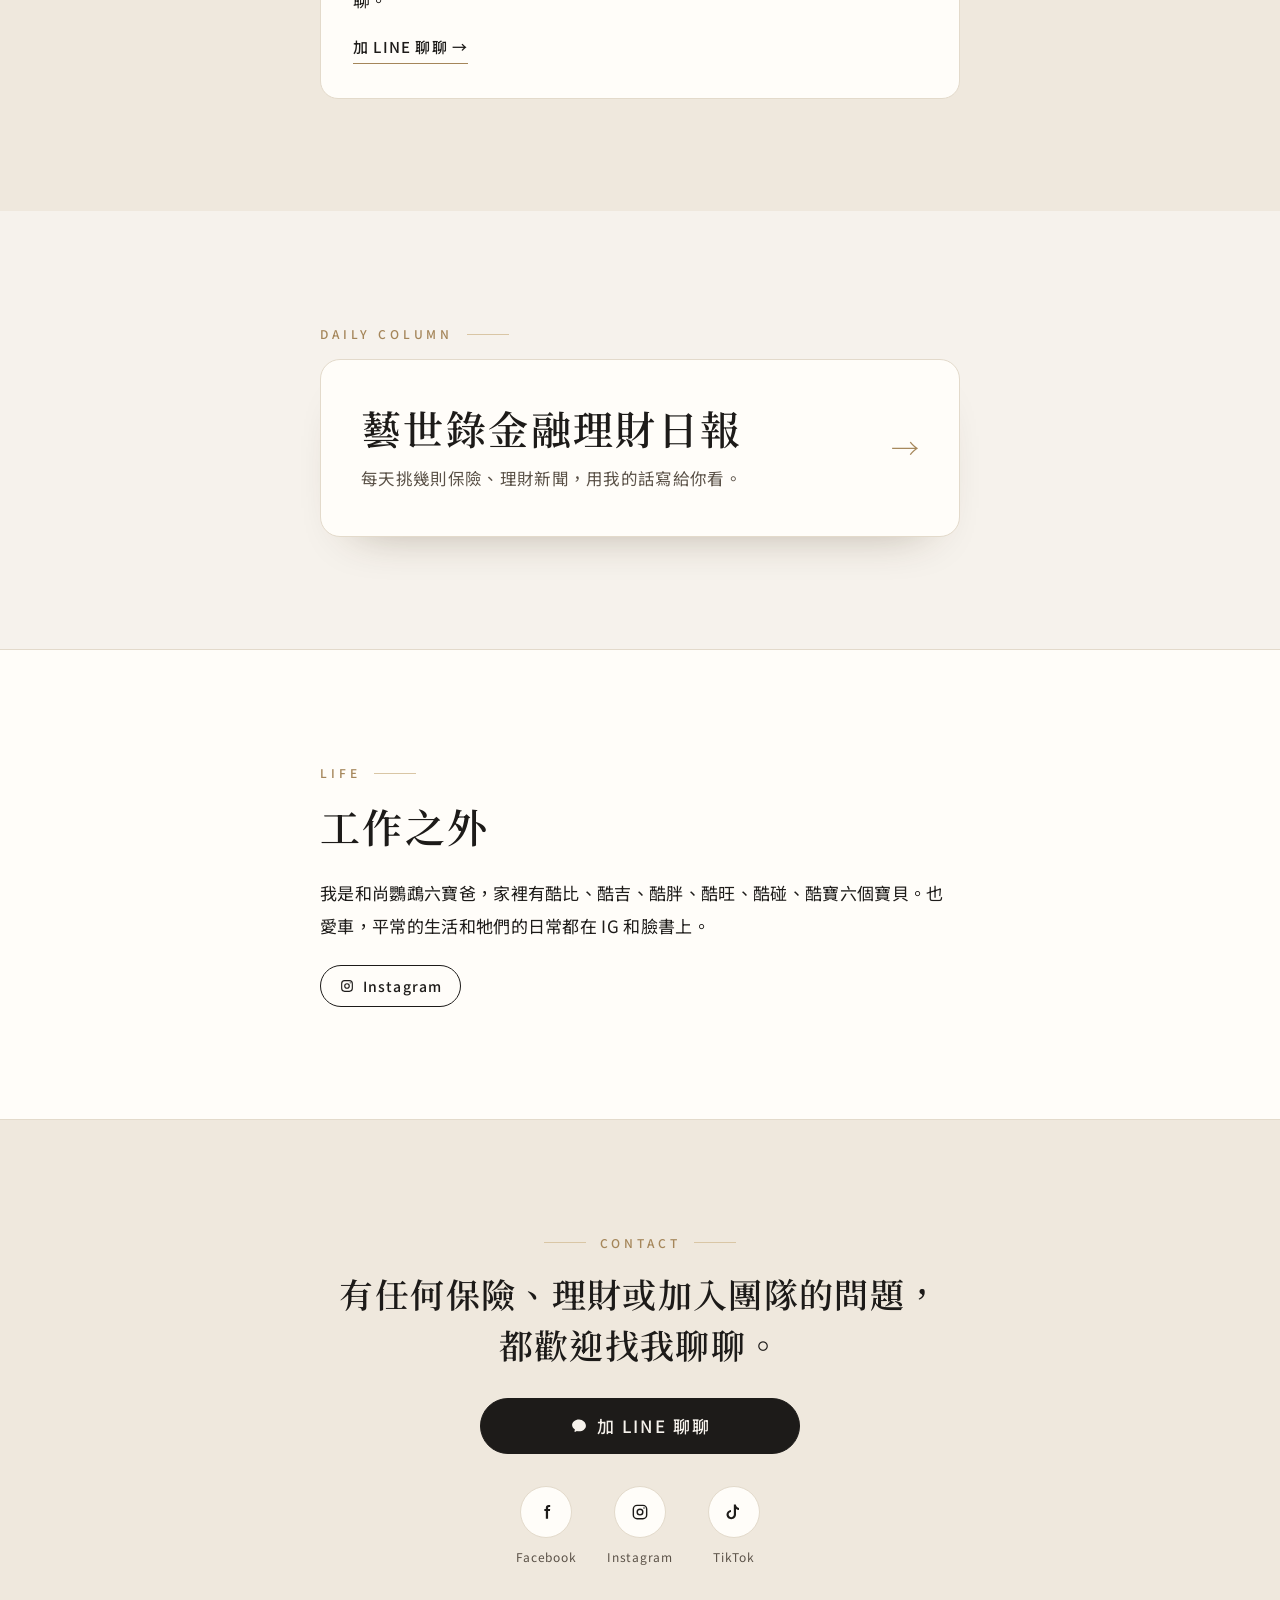
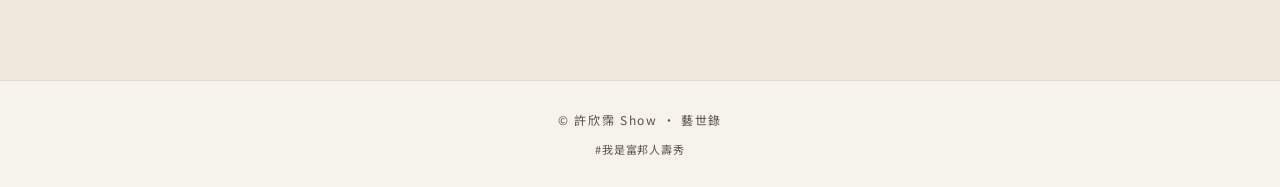
==== commit f5bcc774: "Add honors, practice, and life sections from Show's profiles Update the hero name and titles, and re" ====
--- a/index.html
+++ b/index.html
@@ -5,7 +5,7 @@
   <meta name="viewport" content="width=device-width, initial-scale=1, viewport-fit=cover">
   <script>document.documentElement.classList.add("js");</script>
   <title>許欣霈 Show｜富邦人壽・藝世錄團隊</title>
-  <meta name="description" content="許欣霈 Show，富邦人壽襄理、藝世錄團隊領導者。將您的財富，視為我最重視的承諾。">
+  <meta name="description" content="許欣霈 Show・御井秀，富邦人壽業務襄理、藝世錄團隊長。將您的財富，視為我最重視的承諾。">
   <meta name="theme-color" content="#f6f2ec">
   <meta name="format-detection" content="telephone=no">
   <meta name="apple-mobile-web-app-title" content="許欣霈 Show">
@@ -38,8 +38,8 @@
     "@context": "https://schema.org",
     "@type": "Person",
     "name": "許欣霈",
-    "alternateName": "Show",
-    "jobTitle": "富邦人壽 襄理",
+    "alternateName": ["Show", "御井秀"],
+    "jobTitle": "富邦人壽 業務襄理",
     "description": "將您的財富，視為我最重視的承諾",
     "url": "https://show-hsin-pei.github.io/",
     "image": "https://show-hsin-pei.github.io/portrait.jpg",
@@ -76,15 +76,61 @@
         <div class="hero-text">
           <h1 id="hero-name">
             <span class="name-zh">許欣霈</span>
-            <span class="name-en">Show</span>
+            <span class="name-rest">Show ・ 御井秀</span>
           </h1>
-          <p class="role">富邦人壽 襄理 <span class="pipe">｜</span> 藝世錄團隊領導者</p>
+          <p class="role">富邦人壽<span class="pipe">｜</span>業務襄理</p>
+          <p class="role">昶勝軍<span class="pipe">｜</span>藝世錄團隊長</p>
+          <p class="since">高雄 ・ 2016 年入行</p>
           <p class="tagline">「將您的財富，<br>視為我最重視的承諾」</p>
           <div class="cta">
             <a class="btn btn-solid" href="https://line.me/ti/p/s-MhJmb-Q-">加 LINE 聊聊 →</a>
             <a class="btn btn-ghost" href="https://yishilu-daily.github.io/" target="_blank" rel="noopener noreferrer">看每日專欄 →</a>
           </div>
         </div>
+      </div>
+    </section>
+
+    <section class="honors" id="honors">
+      <div class="wrap reveal">
+        <p class="eyebrow" lang="en">Honors</p>
+        <h2>專業與肯定</h2>
+        <ul class="badges">
+          <li>亞太保險獎</li>
+          <li>MDRT</li>
+          <li>IDA 龍獎</li>
+          <li>首位勞務師</li>
+        </ul>
+        <p class="honors-note">入行至今十年，將所學一一分享給客戶。</p>
+      </div>
+    </section>
+
+    <section class="practice" id="practice">
+      <div class="wrap reveal">
+        <p class="eyebrow" lang="en">What I Do</p>
+        <h2>專門解決<br>你無法解決的問題</h2>
+        <div class="service-grid">
+          <article class="service">
+            <svg viewBox="0 0 32 32" width="28" height="28" aria-hidden="true" fill="none" stroke="currentColor" stroke-width="1.6" stroke-linecap="round" stroke-linejoin="round"><path d="M5 25h22"/><path d="M8 20l6-7 4 3 8-9"/><path d="M20 7h6v6"/></svg>
+            <h3>理財與稅務規劃</h3>
+            <p>理財投資、稅務規劃、資產傳承</p>
+          </article>
+          <article class="service">
+            <svg viewBox="0 0 32 32" width="28" height="28" aria-hidden="true" fill="none" stroke="currentColor" stroke-width="1.6" stroke-linecap="round" stroke-linejoin="round"><path d="M16 26.5s-7.2-4.6-7.2-10a4.1 4.1 0 0 1 7.2-2.6 4.1 4.1 0 0 1 7.2 2.6c0 5.4-7.2 10-7.2 10z"/></svg>
+            <h3>醫療與長照</h3>
+            <p>醫療、長照保障規劃與理賠服務</p>
+          </article>
+          <article class="service">
+            <svg viewBox="0 0 32 32" width="28" height="28" aria-hidden="true" fill="none" stroke="currentColor" stroke-width="1.6" stroke-linecap="round" stroke-linejoin="round"><path d="M16 5v21M9 26h14M7 9h18"/><path d="M7 9 3.5 16h7L7 9zM25 9l-3.5 7h7L25 9z"/></svg>
+            <h3>車禍和解・勞資爭議</h3>
+            <p>陪你把事情處理好</p>
+          </article>
+          <article class="service">
+            <svg viewBox="0 0 32 32" width="28" height="28" aria-hidden="true" fill="none" stroke="currentColor" stroke-width="1.6" stroke-linecap="round" stroke-linejoin="round"><circle cx="12" cy="11" r="3.2"/><path d="M5.5 24c.9-3.6 3.1-5.4 6.5-5.4s5.6 1.8 6.5 5.4"/><path d="M22 13.5v8M18 17.5h8"/></svg>
+            <h3>壽險顧問養成</h3>
+            <p>帶新夥伴一步步建立自己的系統</p>
+          </article>
+        </div>
+        <blockquote class="pullquote long">「保險最有意義的時候，<br>不是在簽約的那一天。<br>而是在你遇到事情時，<br>知道身邊有一個人<br>願意陪你把問題處理好。」</blockquote>
       </div>
     </section>
 
@@ -132,6 +178,7 @@
           <p>我一直相信，一個業務要成功，光會成交不夠，還要有一套能傳給下一個人的系統。系統傳下去了，保險的價值才能一棒接一棒，我們也才能服務到更多家庭。</p>
           <p>團隊裡的每個人都代表我。團隊越強，我能守護的人就越多。</p>
         </div>
+        <blockquote class="team-quote">「保險業不保證輕鬆，也不適合只想等待薪水的人。」</blockquote>
         <div class="invite">
           <h3>我在找這樣的你</h3>
           <p>願意做，不安於現狀，想給自己一個不一樣的未來。符合這幾點，歡迎來聊聊。</p>
@@ -149,6 +196,20 @@
             <p>每天挑幾則保險、理財新聞，用我的話寫給你看。</p>
           </span>
           <span class="column-go" aria-hidden="true">→</span>
+        </a>
+      </div>
+    </section>
+
+    <section class="life" id="life">
+      <div class="wrap reveal">
+        <p class="eyebrow" lang="en">Life</p>
+        <h2>工作之外</h2>
+        <div class="prose">
+          <p>我是和尚鸚鵡六寶爸，家裡有酷比、酷吉、酷胖、酷旺、酷碰、酷寶六個寶貝。也愛車，平常的生活和牠們的日常都在 IG 和臉書上。</p>
+        </div>
+        <a class="btn btn-ghost btn-sm" href="https://www.instagram.com/show_lovestar/" target="_blank" rel="noopener noreferrer">
+          <svg viewBox="0 0 24 24" width="16" height="16" aria-hidden="true"><rect x="4" y="4" width="16" height="16" rx="4.5" fill="none" stroke="currentColor" stroke-width="1.7"/><circle cx="12" cy="12" r="3.4" fill="none" stroke="currentColor" stroke-width="1.7"/><circle cx="16.8" cy="7.2" r=".9" fill="currentColor"/></svg>
+          Instagram
         </a>
       </div>
     </section>
@@ -187,6 +248,7 @@
 
   <footer>
     <p>© 許欣霈 Show ・ 藝世錄</p>
+    <p class="hash">#我是富邦人壽秀</p>
   </footer>
 
   <a class="line-fab" href="https://line.me/ti/p/s-MhJmb-Q-">
--- a/styles.css
+++ b/styles.css
@@ -187,22 +187,29 @@
   letter-spacing: .16em;
   text-indent: .16em;
 }
-.name-en {
+.name-rest {
   display: block;
-  margin-top: 8px;
+  margin-top: 10px;
   color: var(--gold);
-  font-size: 13px;
-  font-weight: 500;
-  letter-spacing: .34em;
-  text-indent: .34em;
-  text-transform: none;
+  font-family: var(--serif);
+  font-size: clamp(16px, 4.2vw, 20px);
+  font-weight: 600;
+  letter-spacing: .14em;
+  text-indent: .14em;
 }
 .role {
-  margin: 22px 0 0;
+  margin: 18px 0 0;
   color: var(--secondary);
   font-size: 13.5px;
   letter-spacing: .12em;
-  line-height: 1.8;
+  line-height: 1.7;
+}
+.role + .role { margin-top: 2px; }
+.since {
+  margin: 10px 0 0;
+  color: var(--secondary);
+  font-size: 12px;
+  letter-spacing: .16em;
 }
 .pipe { color: var(--gold-soft); }
 .tagline {
@@ -245,6 +252,74 @@
 .cta .btn { width: 100%; }
 .btn:active { transform: translateY(1px); }
 
+/* honors */
+.honors { background: var(--bg-2); }
+.badges {
+  display: grid;
+  grid-template-columns: 1fr 1fr;
+  gap: 12px;
+  max-width: 760px;
+  margin: 0;
+  padding: 0;
+  list-style: none;
+}
+.badges li {
+  display: grid;
+  place-items: center;
+  min-height: 72px;
+  margin: 0;
+  padding: 16px 10px;
+  border: 1px solid var(--gold);
+  border-radius: 16px;
+  background: var(--card);
+  color: var(--ink);
+  font-family: var(--serif);
+  font-size: 16px;
+  font-weight: 600;
+  letter-spacing: .08em;
+  text-align: center;
+  line-height: 1.45;
+}
+.honors-note {
+  margin: 18px 0 0;
+  color: var(--secondary);
+  font-size: 15px;
+  letter-spacing: .04em;
+}
+
+/* practice */
+.service-grid {
+  display: grid;
+  gap: 12px;
+}
+.service {
+  padding: 22px 20px 24px;
+  background: var(--card);
+  border: 1px solid var(--line);
+  border-radius: 18px;
+}
+.service svg { color: var(--gold); }
+.service h3 {
+  margin: 14px 0 6px;
+  font-family: var(--serif);
+  font-size: 19px;
+  letter-spacing: .06em;
+}
+.service p {
+  margin: 0;
+  color: var(--secondary);
+  font-size: 15px;
+  line-height: 1.75;
+}
+.pullquote.long {
+  max-width: 16em;
+  margin: 36px auto 0;
+  font-size: clamp(18px, 4.6vw, 26px);
+  font-weight: 600;
+  letter-spacing: .04em;
+  line-height: 1.75;
+}
+
 /* story */
 .story {
   background: var(--card);
@@ -312,6 +387,28 @@
   padding-bottom: 2px;
 }
 .text-link:hover { color: var(--gold); }
+.team-quote {
+  max-width: 40rem;
+  margin: 28px 0 0;
+  font-family: var(--serif);
+  font-size: clamp(20px, 4.8vw, 26px);
+  font-weight: 600;
+  line-height: 1.65;
+  letter-spacing: .04em;
+}
+
+/* life */
+.life {
+  background: var(--card);
+  border-top: 1px solid var(--line);
+  border-bottom: 1px solid var(--line);
+}
+.btn-sm {
+  min-height: 42px;
+  margin-top: 22px;
+  padding: 8px 18px;
+  font-size: 14px;
+}
 
 /* column */
 .column-card {
@@ -414,6 +511,12 @@
   text-align: center;
 }
 footer p { margin: 0; }
+footer .hash {
+  margin-top: 8px;
+  color: var(--secondary);
+  font-size: 11px;
+  letter-spacing: .08em;
+}
 
 .line-fab {
   position: fixed;
@@ -474,16 +577,25 @@
   .hero-text { order: -1; text-align: left; }
   .hero-photo { width: min(100%, 420px); margin: 0 0 0 auto; }
   .cta { justify-content: flex-start; }
-  .role { letter-spacing: .18em; font-size: 14px; }
+  .role { letter-spacing: .16em; font-size: 14px; }
+  .since { letter-spacing: .2em; }
   .story .wrap,
   .why .wrap,
   .team .wrap,
-  .column .wrap { max-width: 720px; }
+  .column .wrap,
+  .life .wrap { max-width: 720px; }
+  .badges { grid-template-columns: repeat(4, 1fr); max-width: none; gap: 16px; }
+  .badges li { min-height: 88px; font-size: 18px; }
+  .service-grid { grid-template-columns: 1fr 1fr; gap: 18px; }
+  .service { padding: 28px 26px 30px; }
   .story-card, .column-card { padding: 40px 40px 42px; }
   .invite { padding: 32px 32px 34px; }
   .pullquote { font-size: 32px; letter-spacing: .06em; }
   .contact h2 { max-width: 18em; word-break: keep-all; }
-  .contact h2 br { display: none; }
+  .contact h2 br,
+  .practice h2 br,
+  .pullquote.long br { display: none; }
+  .pullquote.long { max-width: 22em; word-break: keep-all; }
   .column-card {
     flex-direction: row;
     align-items: center;
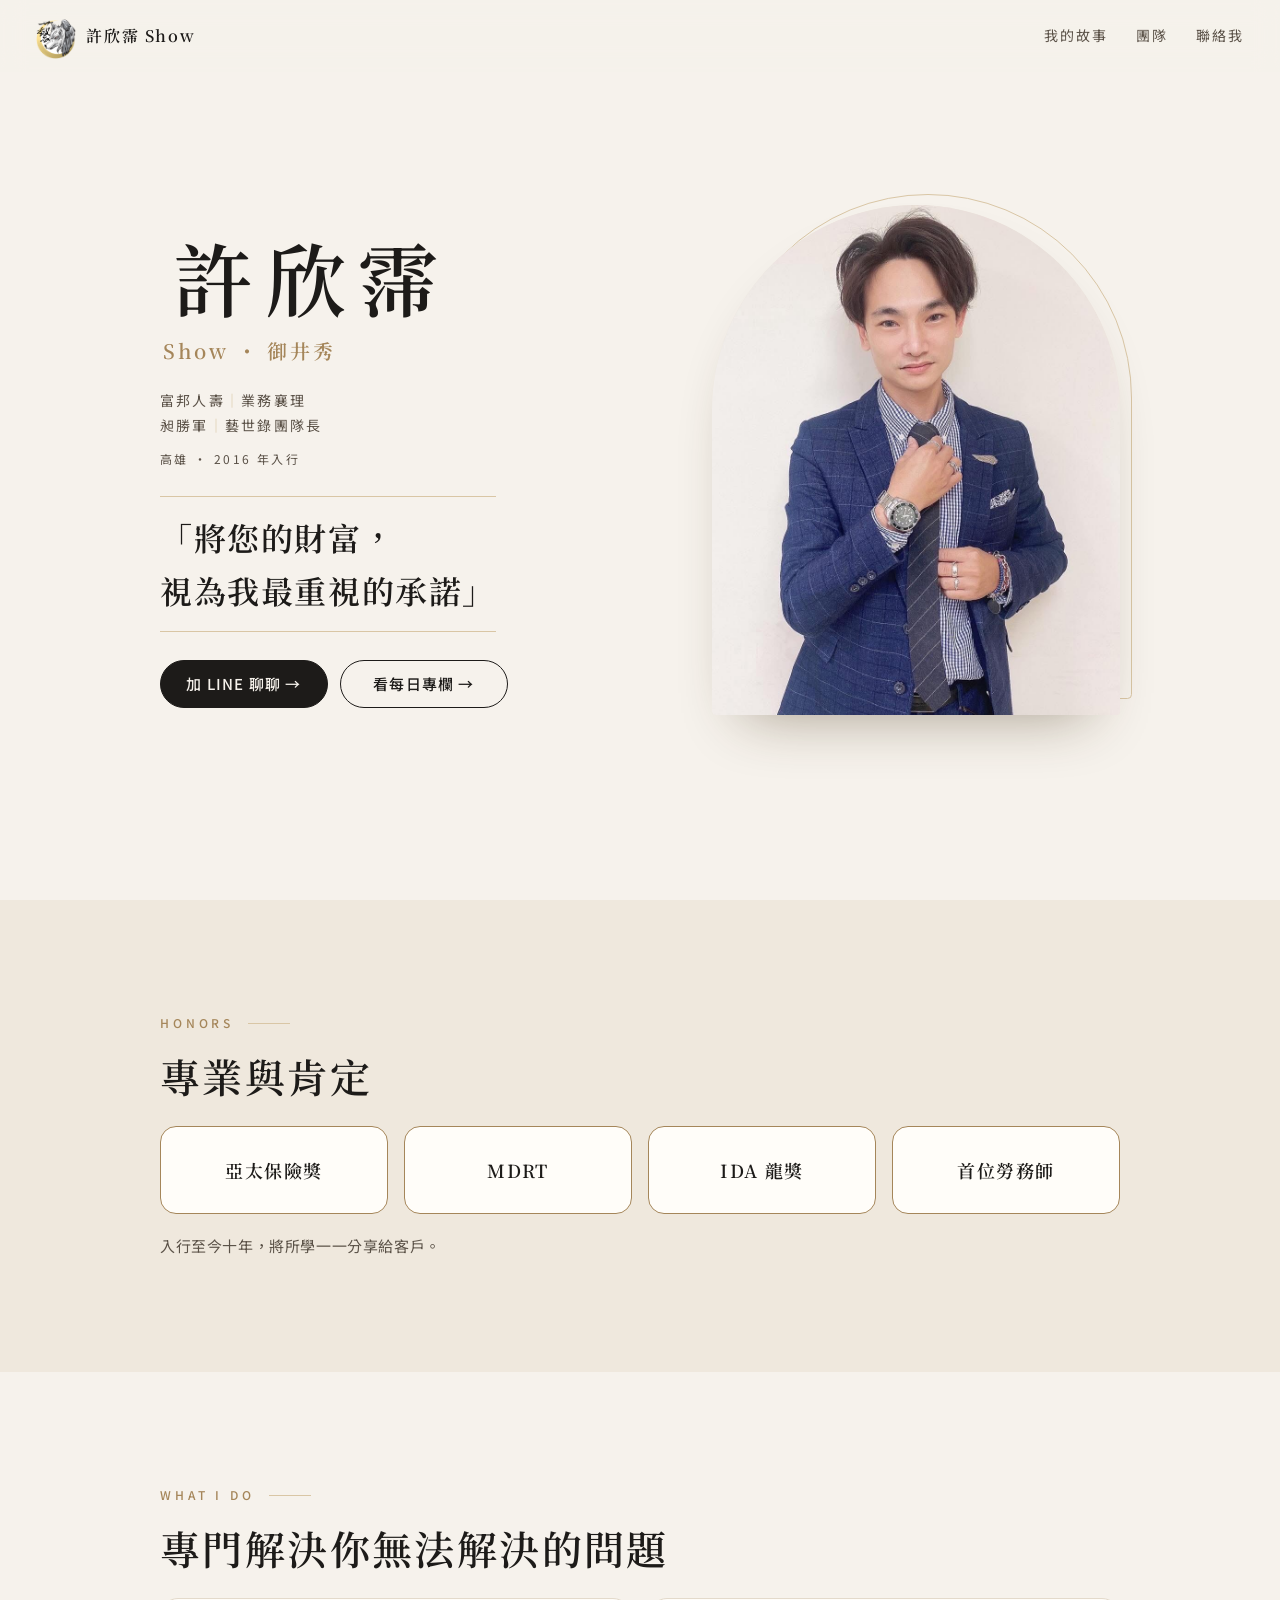
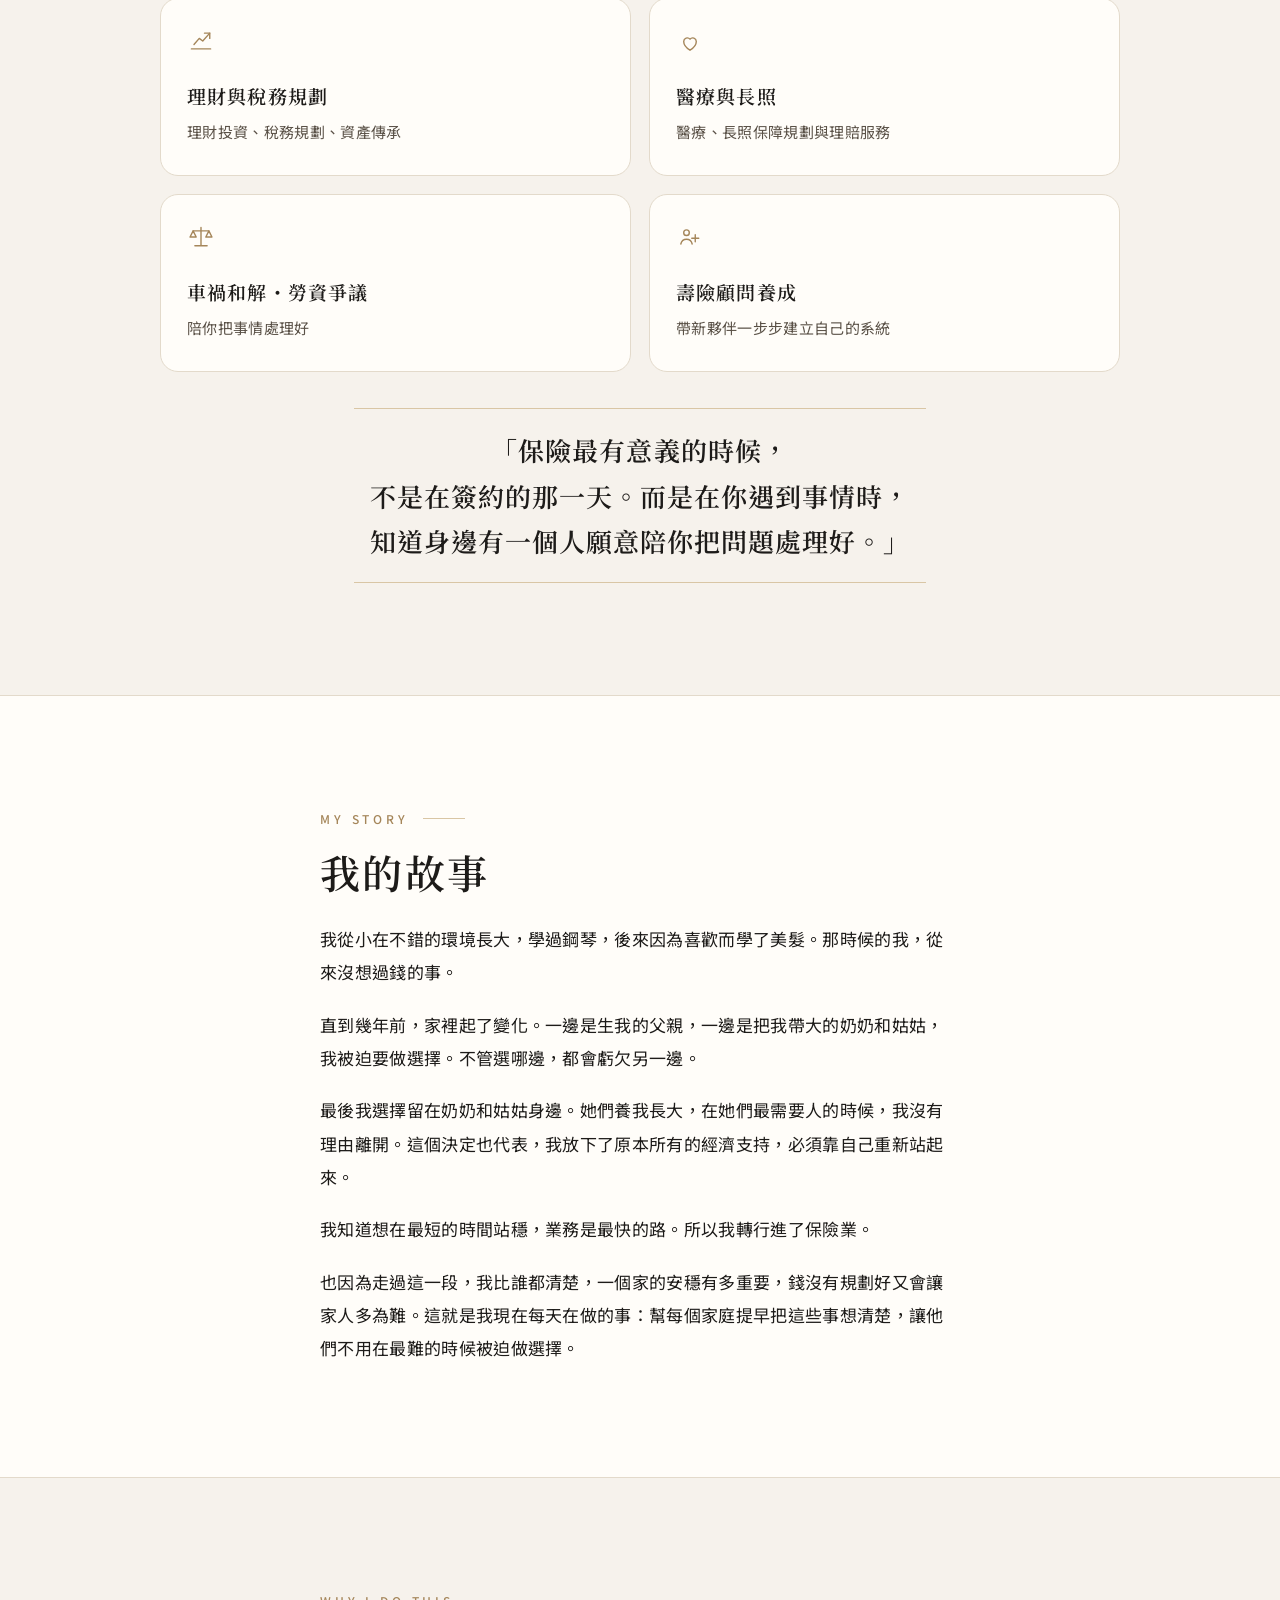
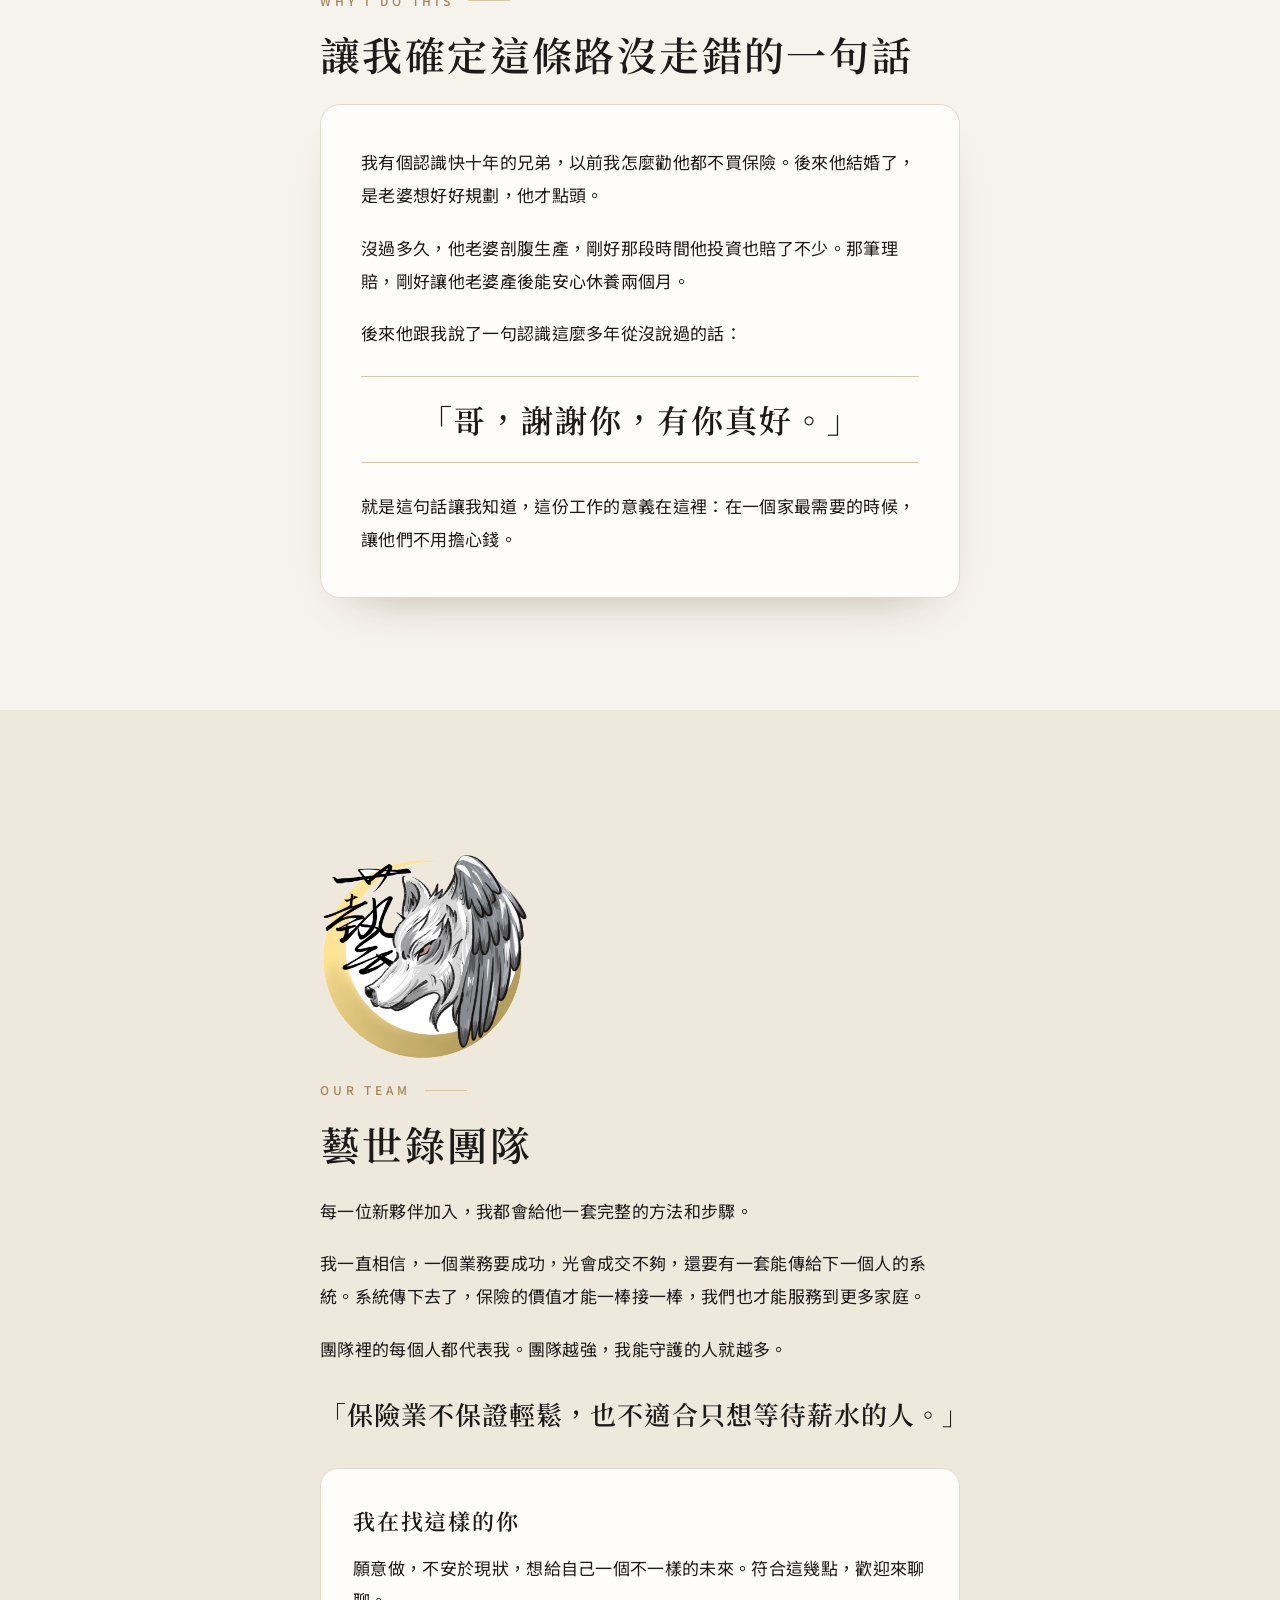
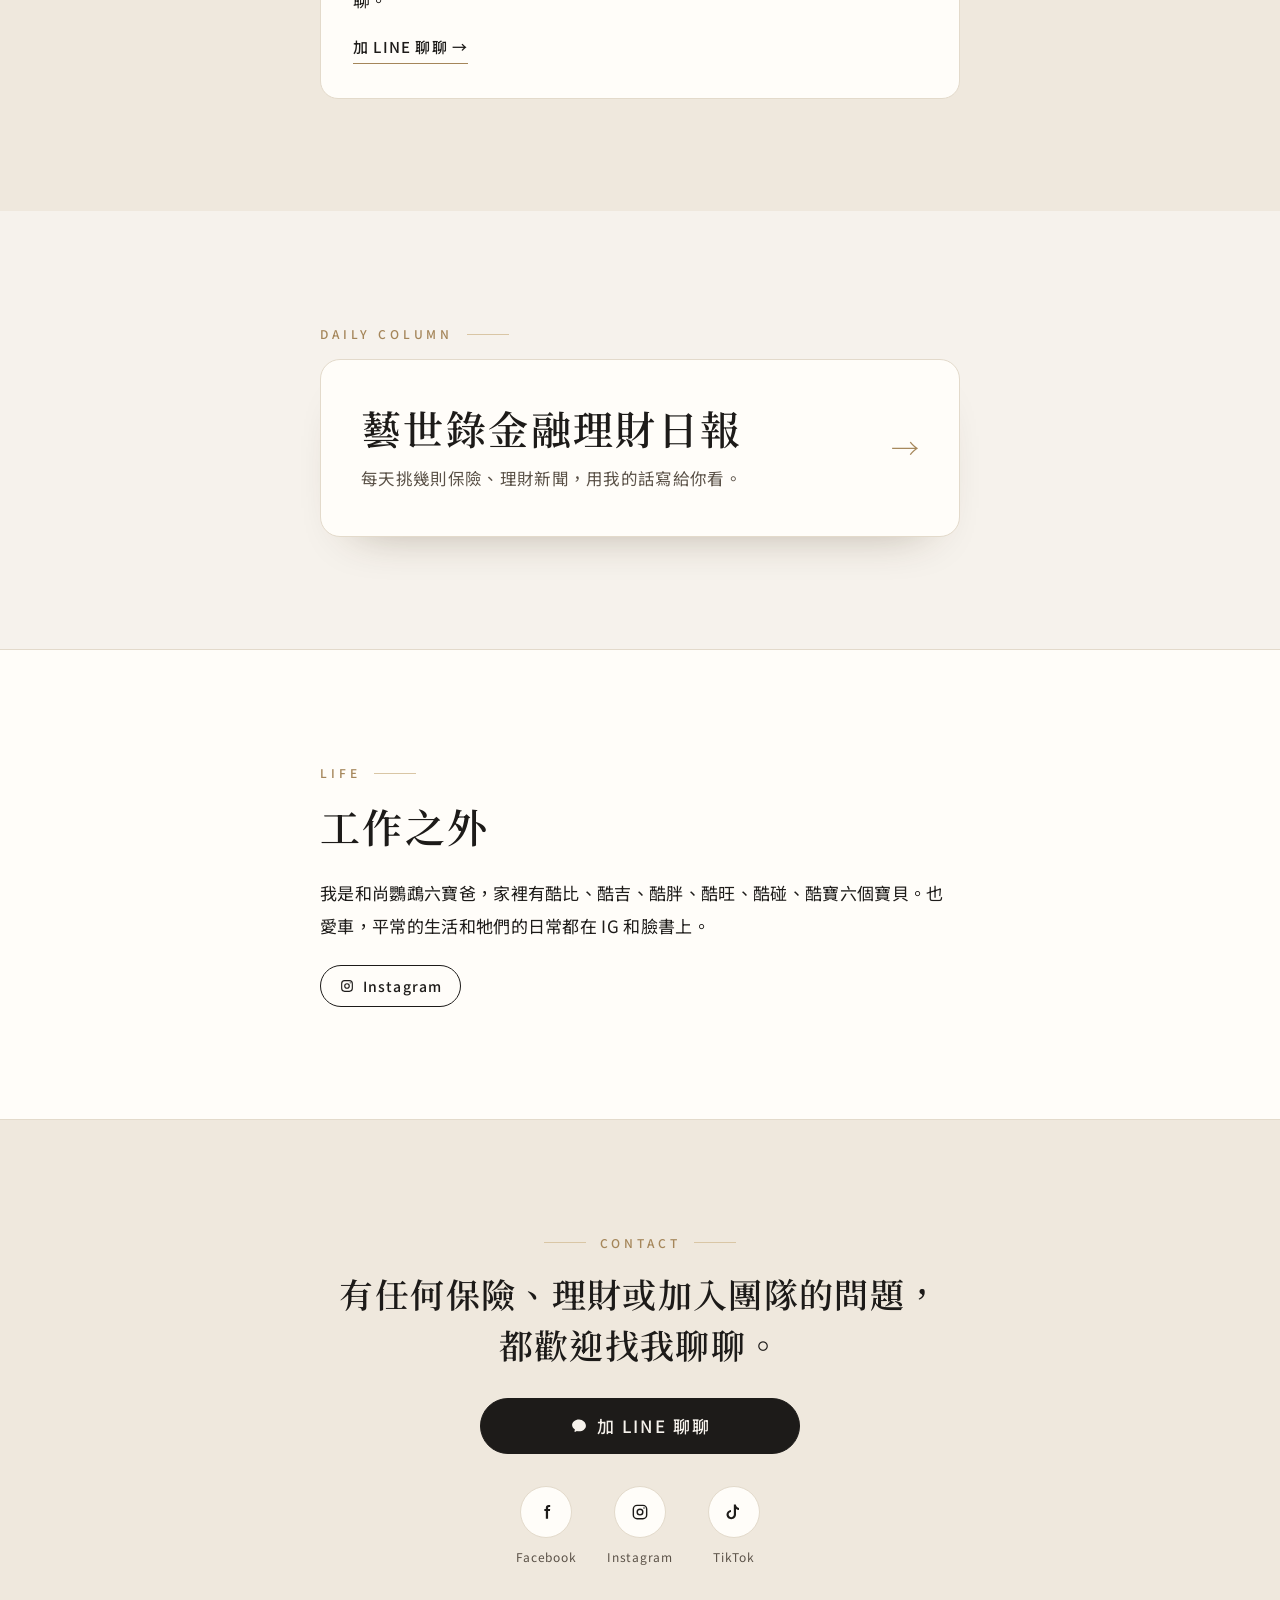
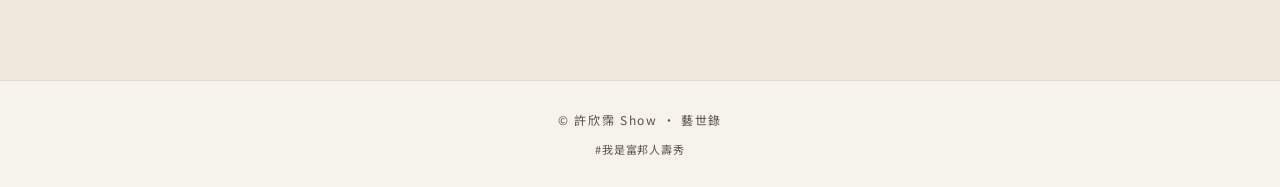
==== commit 94c9564f: "Refer to Show's father, not both parents, in his story The family-choice sentence now says 父親.  Co-a" ====
--- a/index.html
+++ b/index.html
@@ -140,7 +140,7 @@
         <h2>我的故事</h2>
         <div class="prose">
           <p>我從小在不錯的環境長大，學過鋼琴，後來因為喜歡而學了美髮。那時候的我，從來沒想過錢的事。</p>
-          <p>直到幾年前，家裡起了變化。一邊是生我的父母，一邊是把我帶大的奶奶和姑姑，我被迫要做選擇。不管選哪邊，都會虧欠另一邊。</p>
+          <p>直到幾年前，家裡起了變化。一邊是生我的父親，一邊是把我帶大的奶奶和姑姑，我被迫要做選擇。不管選哪邊，都會虧欠另一邊。</p>
           <p>最後我選擇留在奶奶和姑姑身邊。她們養我長大，在她們最需要人的時候，我沒有理由離開。這個決定也代表，我放下了原本所有的經濟支持，必須靠自己重新站起來。</p>
           <p>我知道想在最短的時間站穩，業務是最快的路。所以我轉行進了保險業。</p>
           <p>也因為走過這一段，我比誰都清楚，一個家的安穩有多重要，錢沒有規劃好又會讓家人多為難。這就是我現在每天在做的事：幫每個家庭提早把這些事想清楚，讓他們不用在最難的時候被迫做選擇。</p>
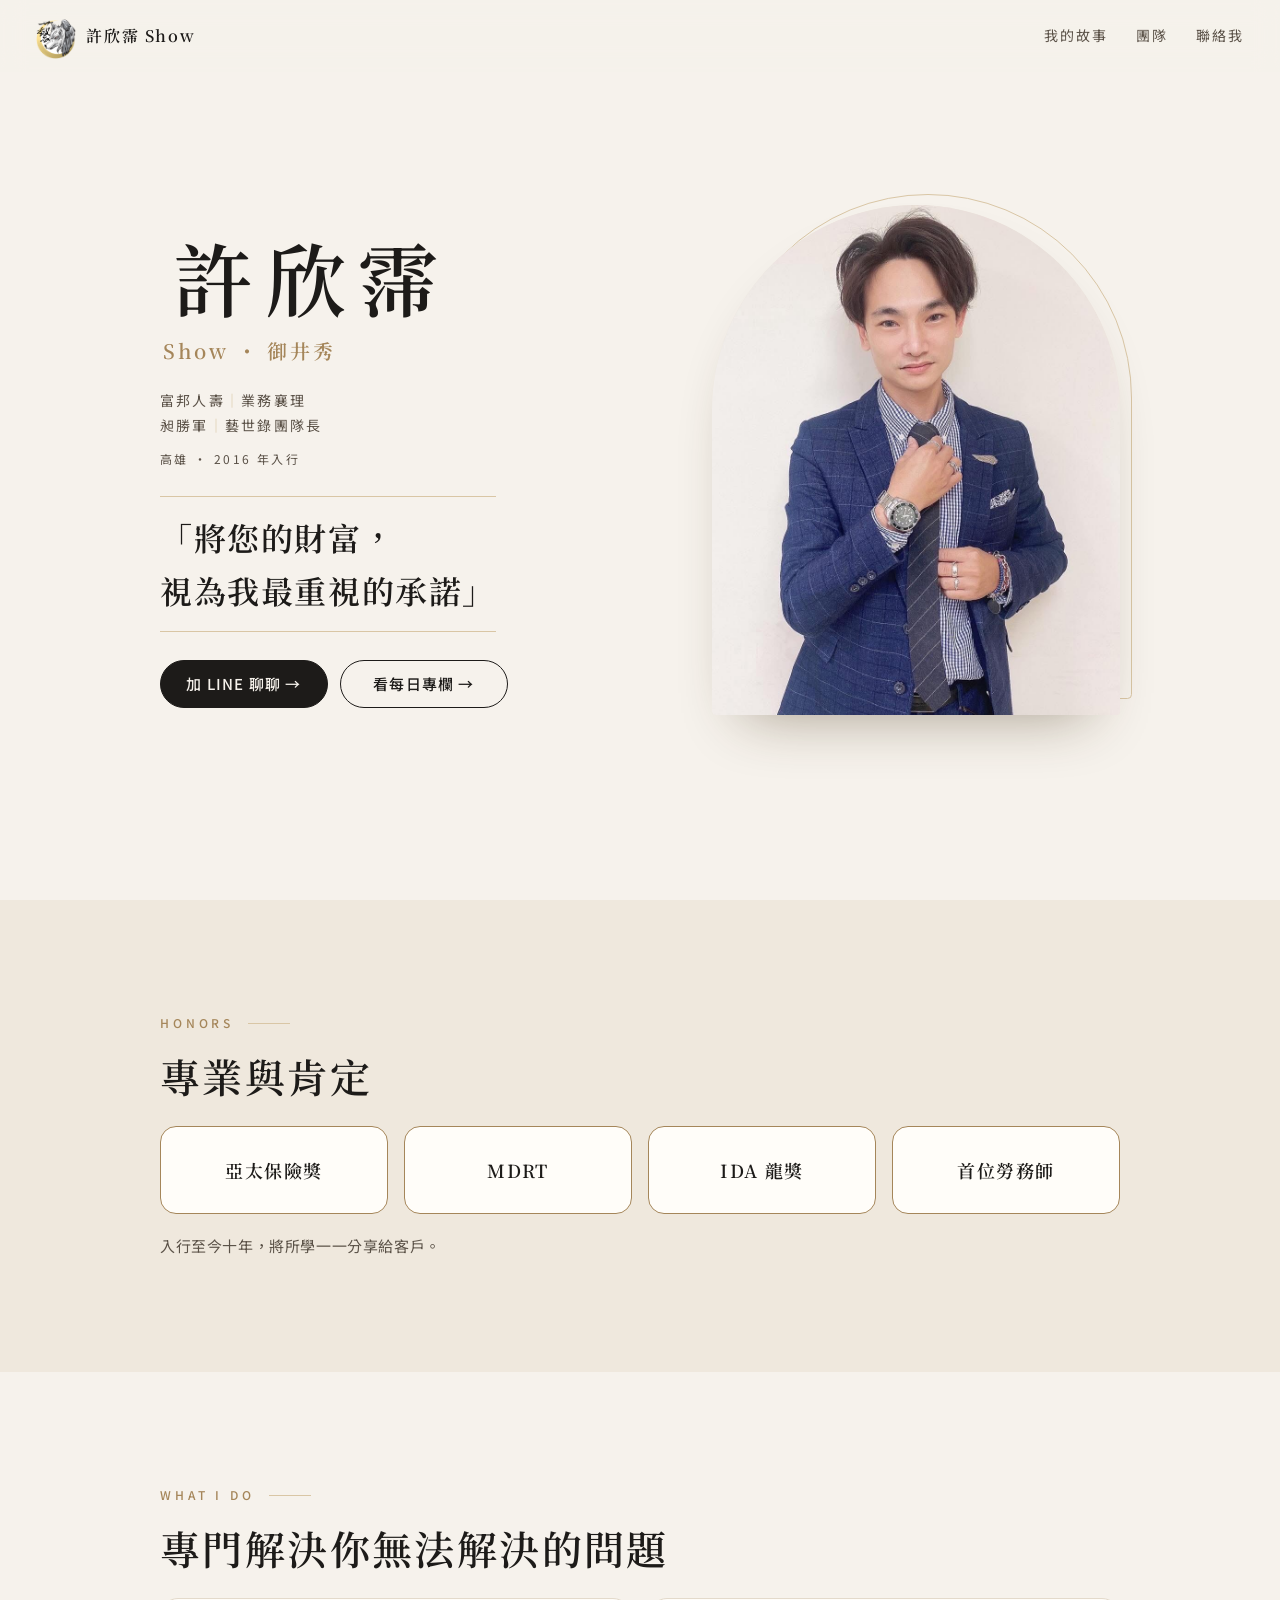
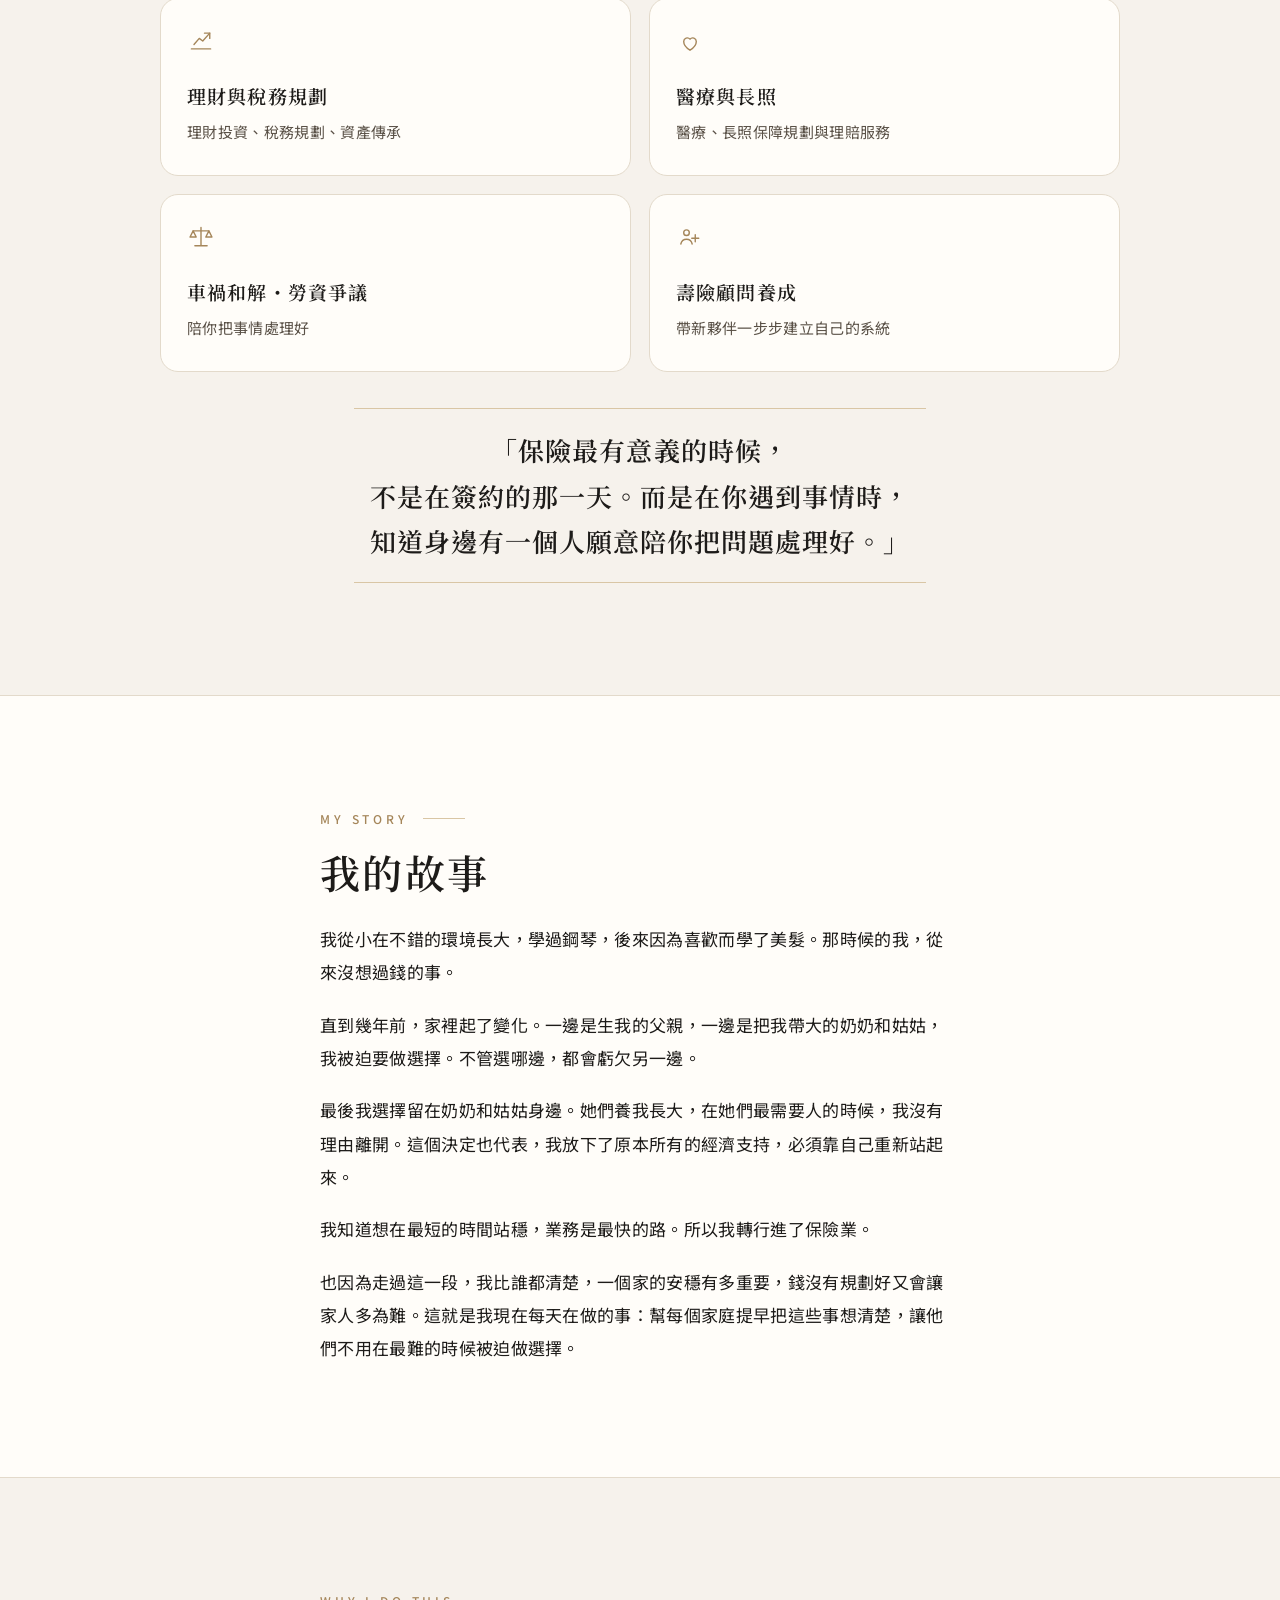
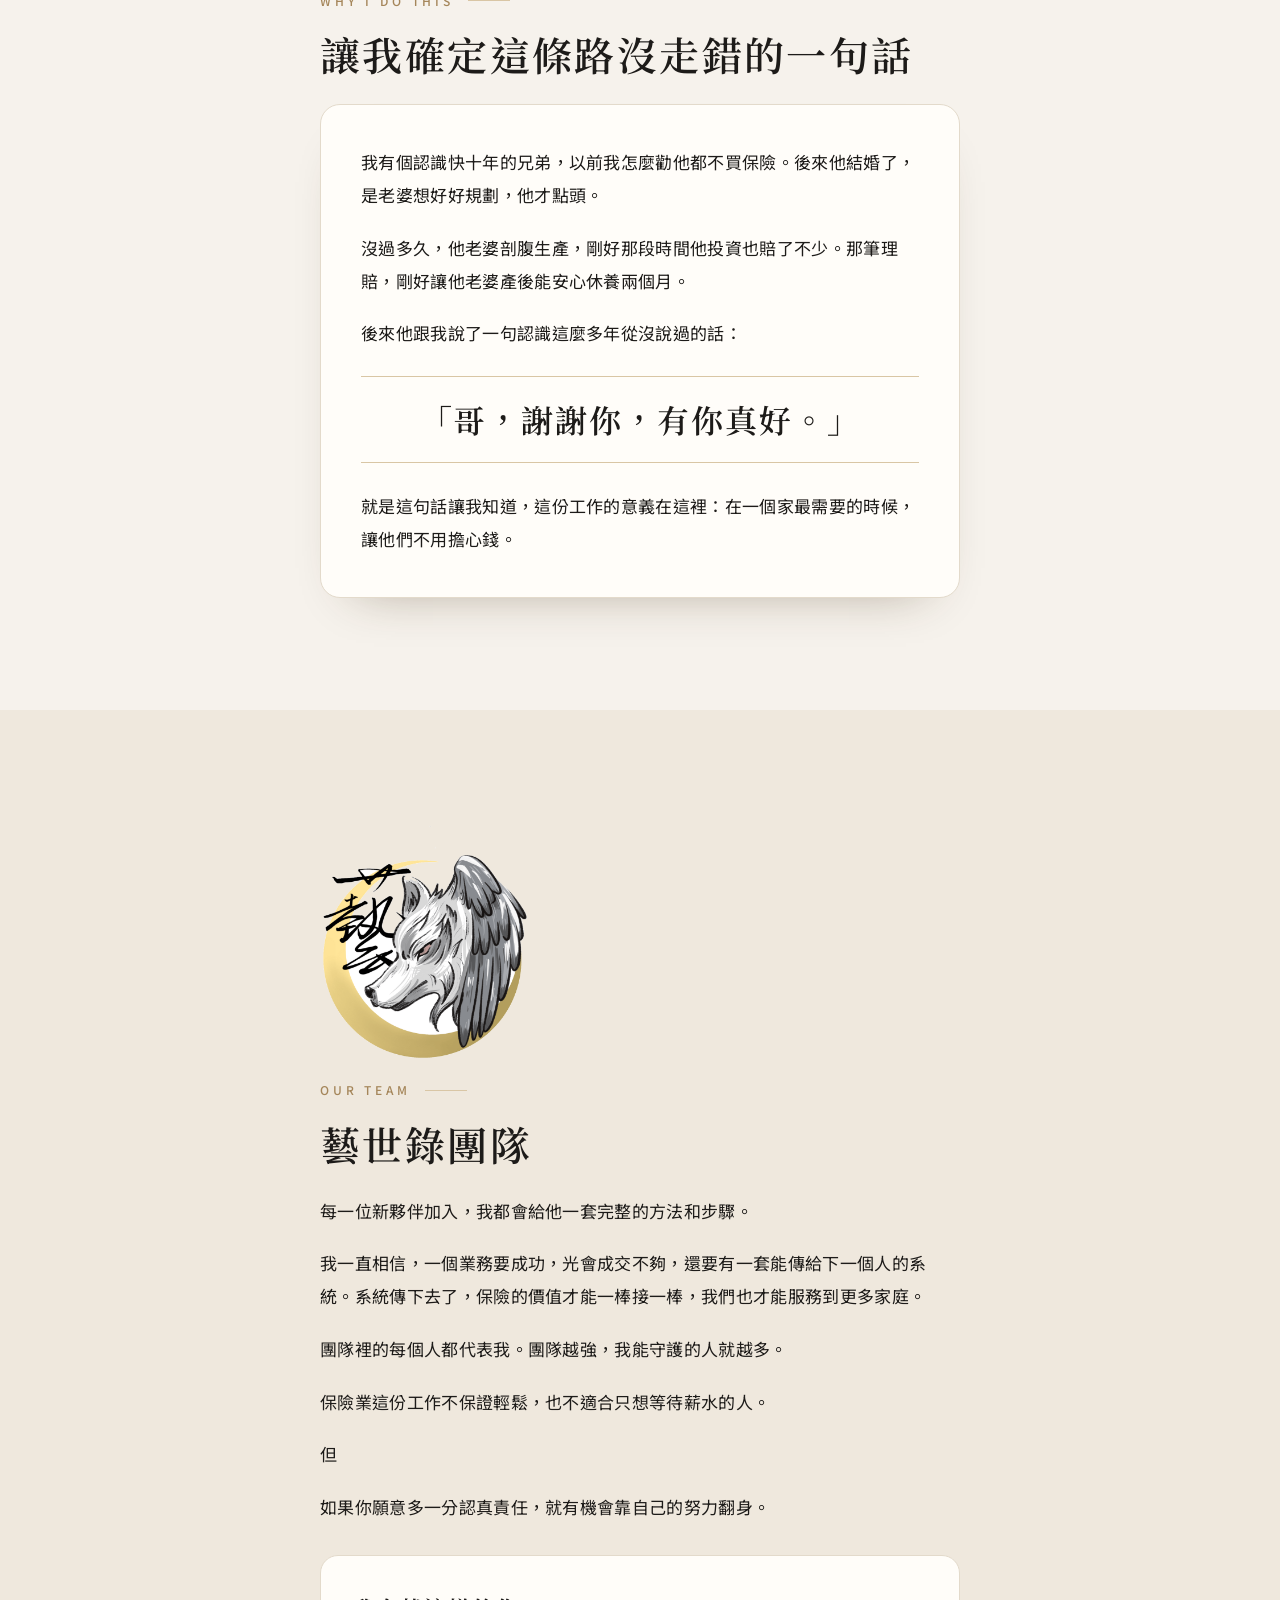
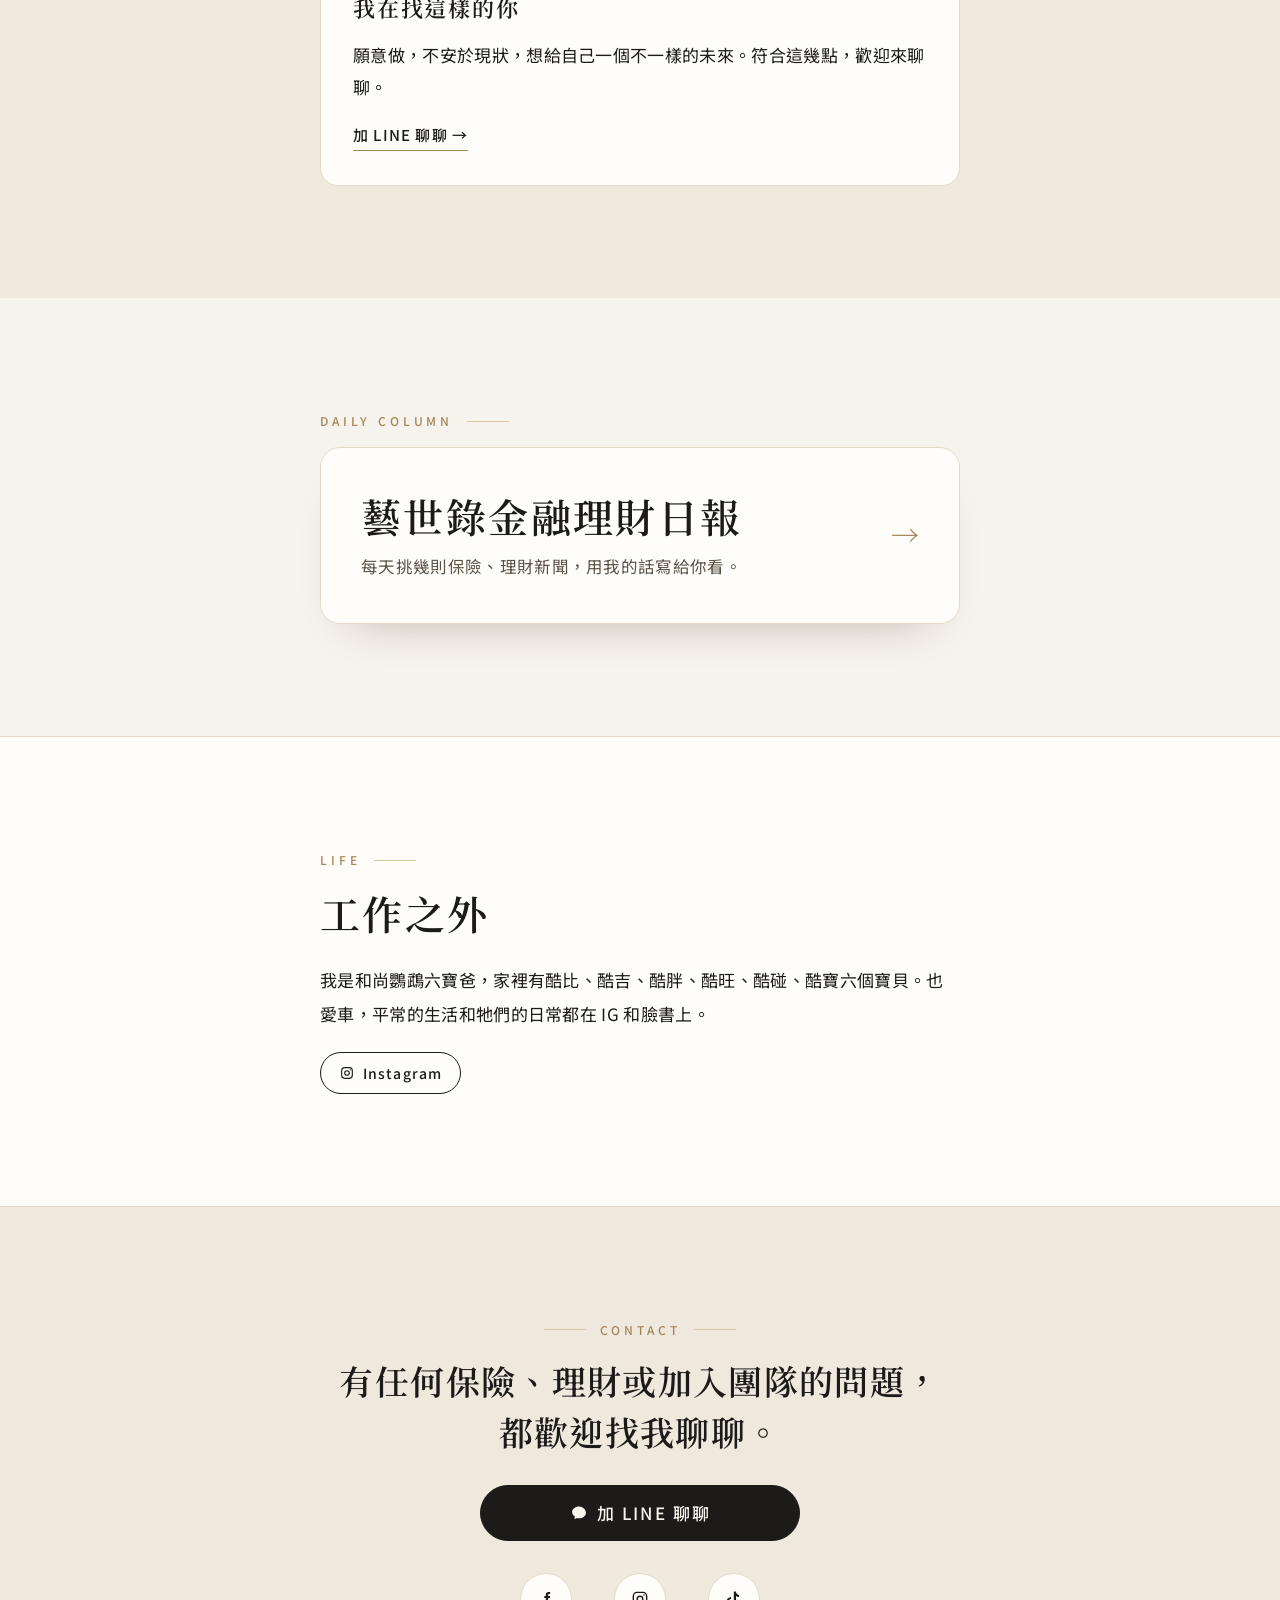
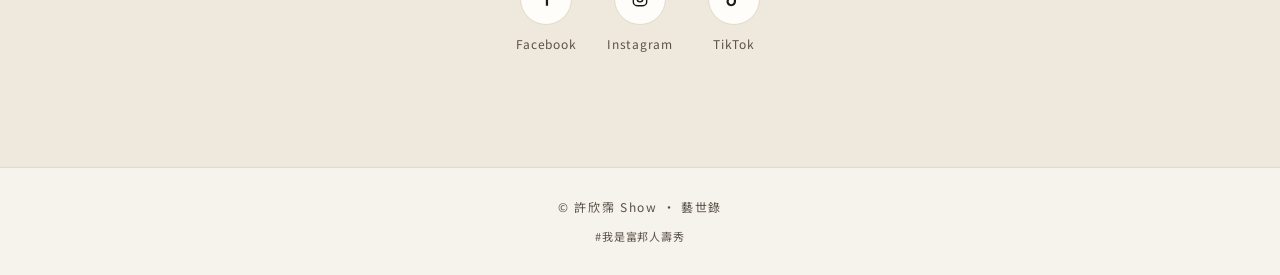
==== commit 64de5dd1: "Update the team section line about the work Replace the single closing sentence with Show's three li" ====
--- a/index.html
+++ b/index.html
@@ -177,8 +177,10 @@
           <p>每一位新夥伴加入，我都會給他一套完整的方法和步驟。</p>
           <p>我一直相信，一個業務要成功，光會成交不夠，還要有一套能傳給下一個人的系統。系統傳下去了，保險的價值才能一棒接一棒，我們也才能服務到更多家庭。</p>
           <p>團隊裡的每個人都代表我。團隊越強，我能守護的人就越多。</p>
-        </div>
-        <blockquote class="team-quote">「保險業不保證輕鬆，也不適合只想等待薪水的人。」</blockquote>
+          <p>保險業這份工作不保證輕鬆，也不適合只想等待薪水的人。</p>
+          <p>但</p>
+          <p>如果你願意多一分認真責任，就有機會靠自己的努力翻身。</p>
+        </div>
         <div class="invite">
           <h3>我在找這樣的你</h3>
           <p>願意做，不安於現狀，想給自己一個不一樣的未來。符合這幾點，歡迎來聊聊。</p>
--- a/styles.css
+++ b/styles.css
@@ -387,15 +387,6 @@
   padding-bottom: 2px;
 }
 .text-link:hover { color: var(--gold); }
-.team-quote {
-  max-width: 40rem;
-  margin: 28px 0 0;
-  font-family: var(--serif);
-  font-size: clamp(20px, 4.8vw, 26px);
-  font-weight: 600;
-  line-height: 1.65;
-  letter-spacing: .04em;
-}
 
 /* life */
 .life {
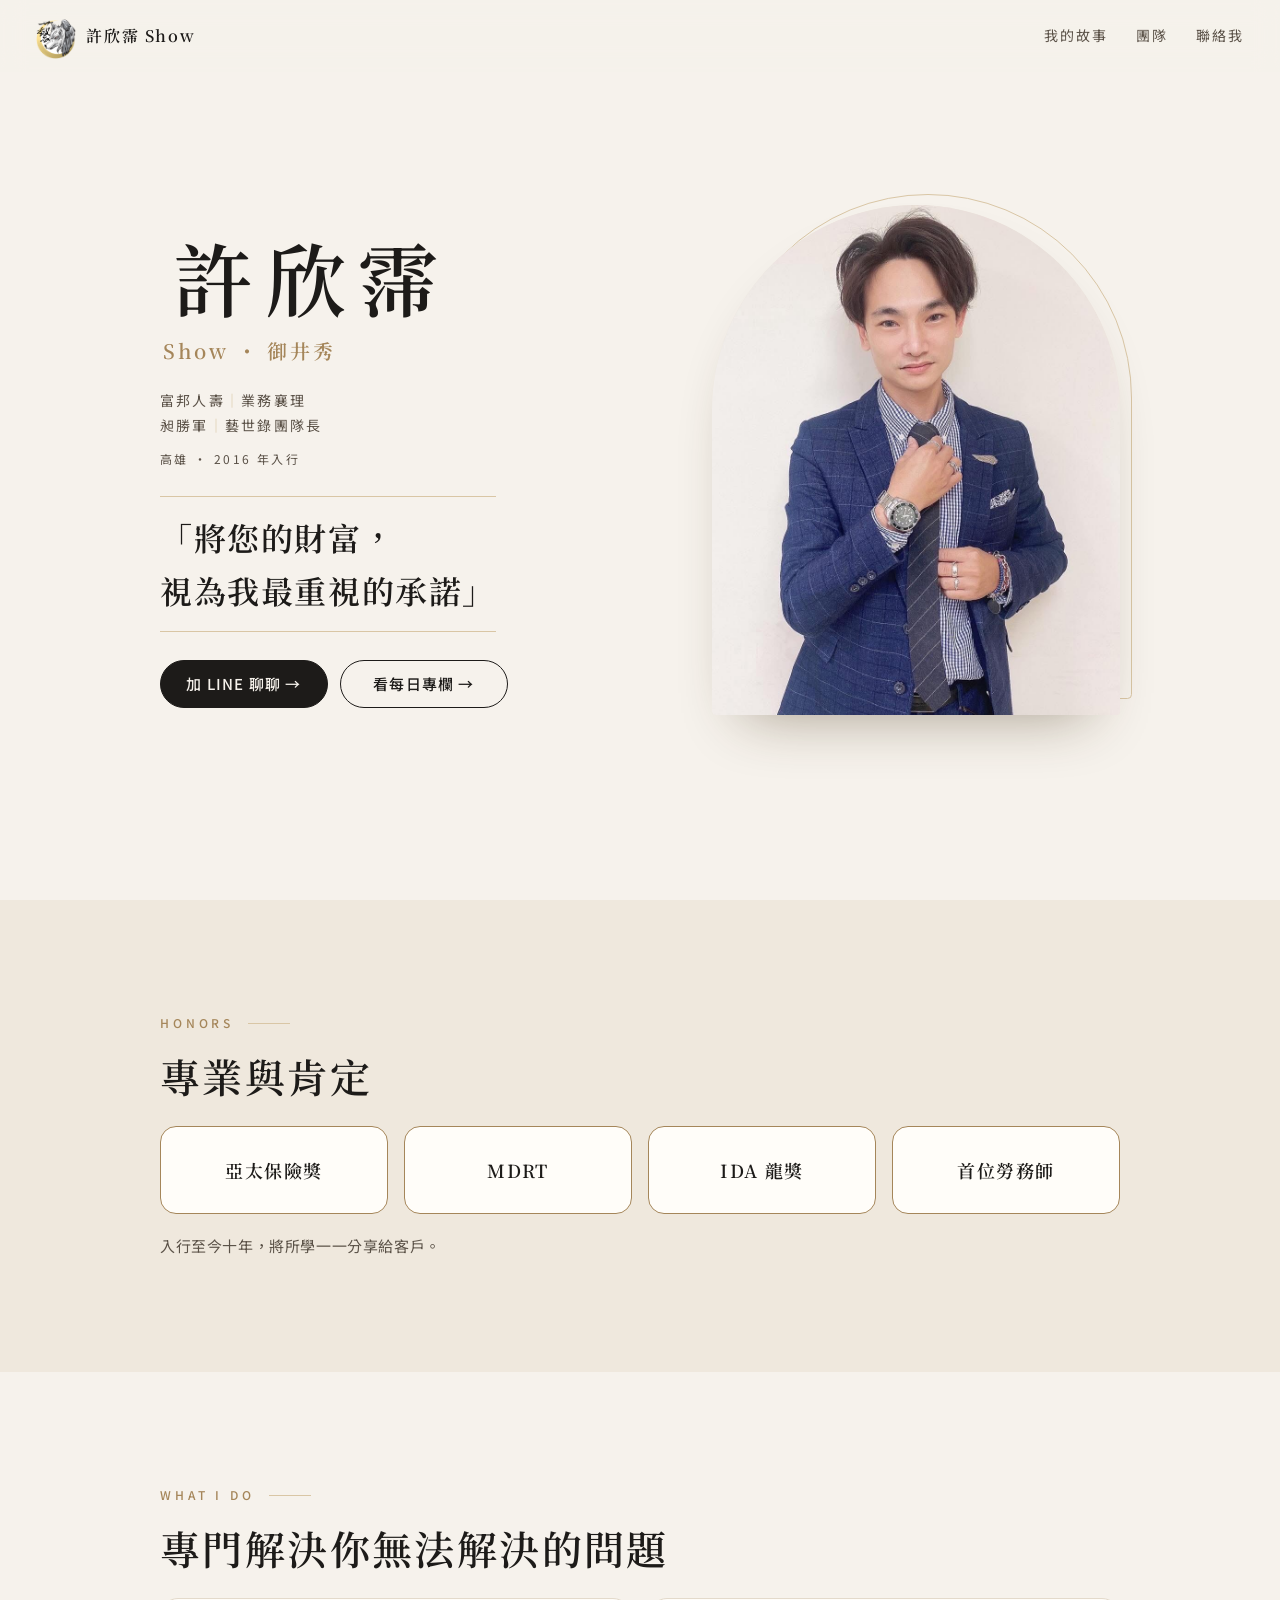
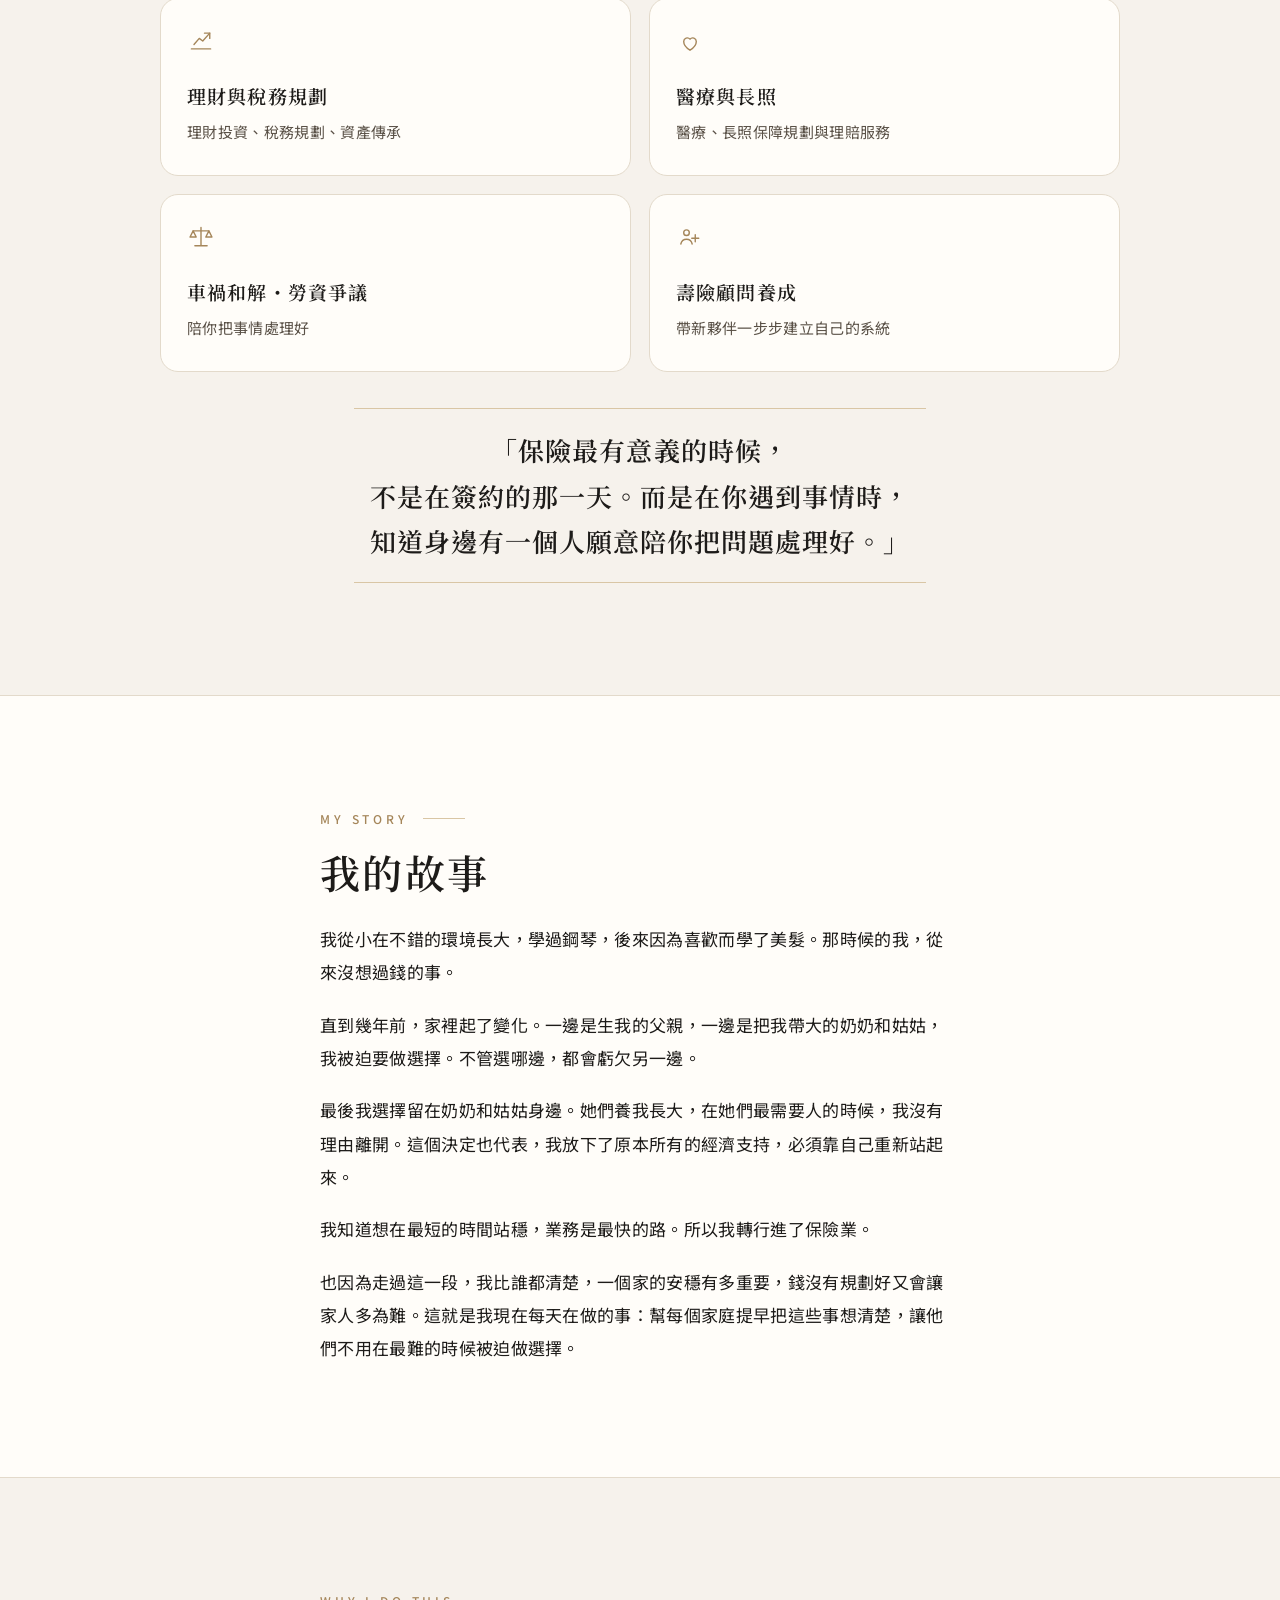
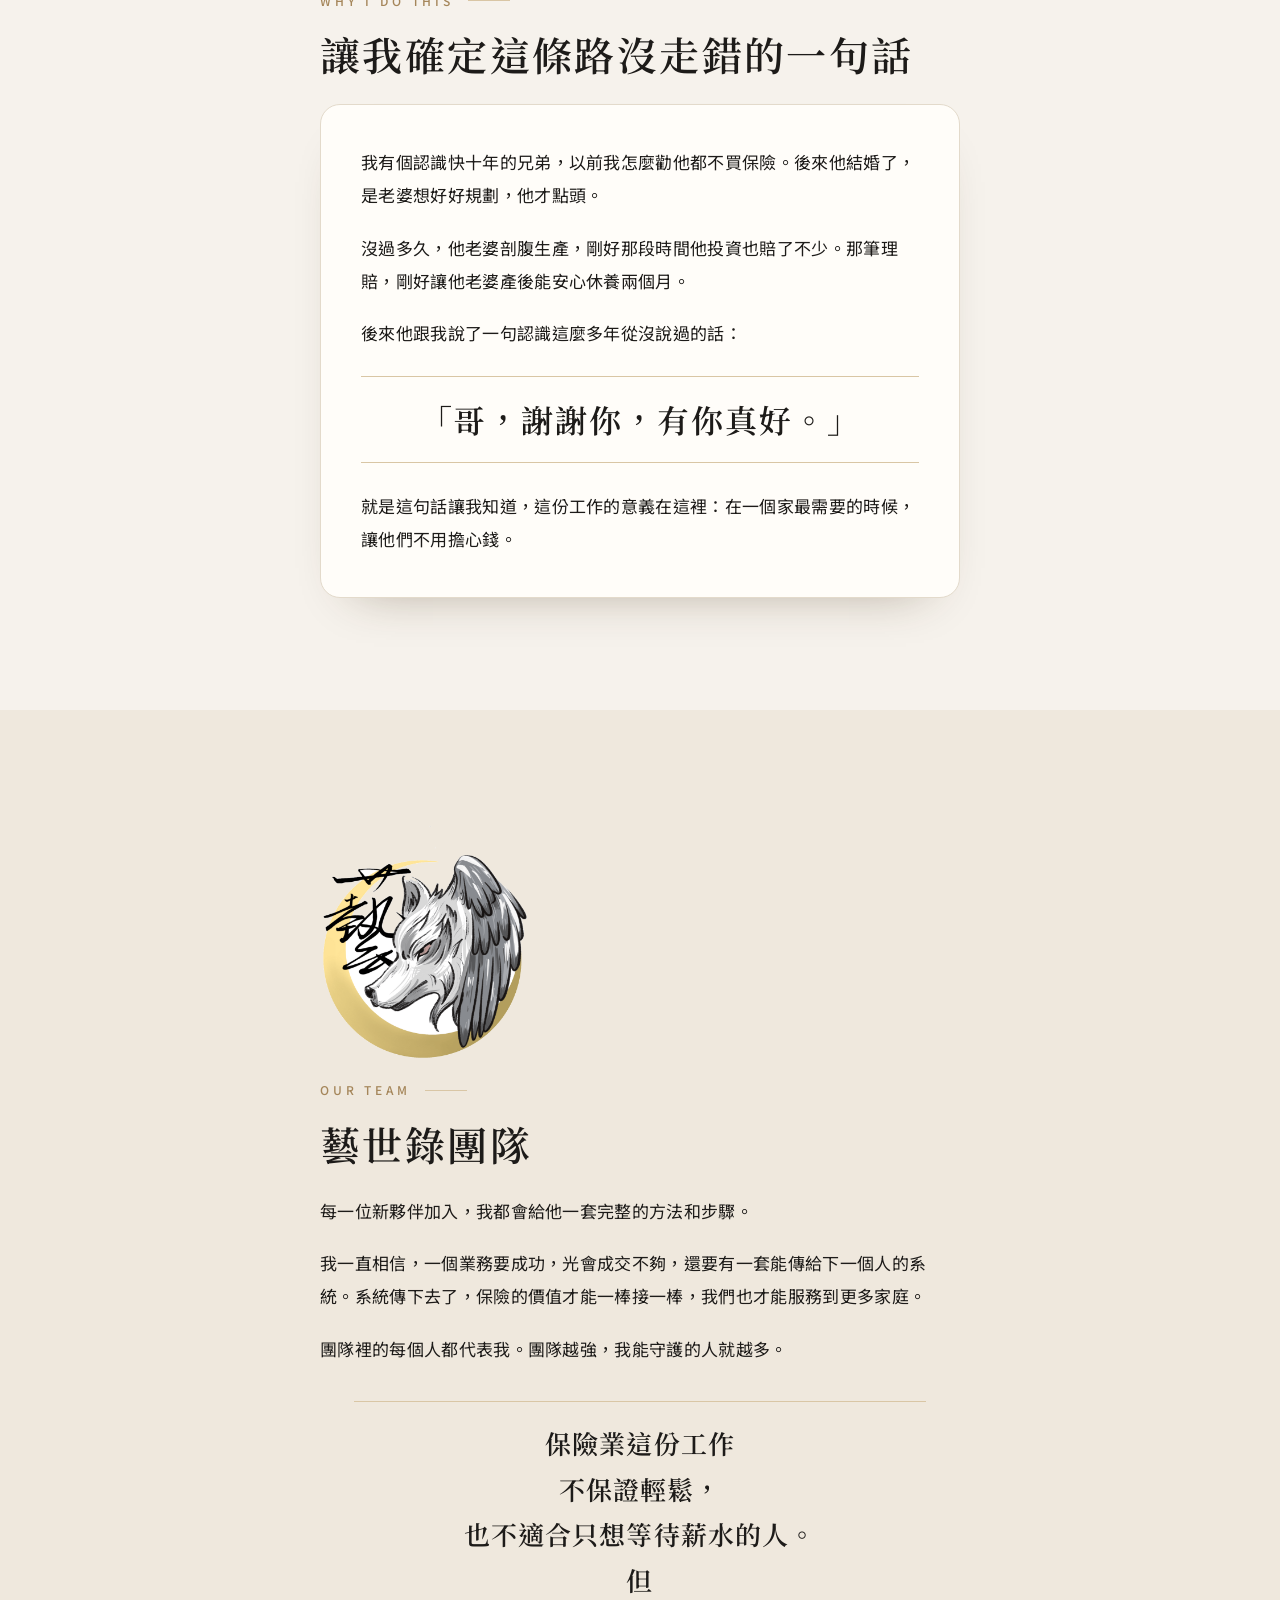
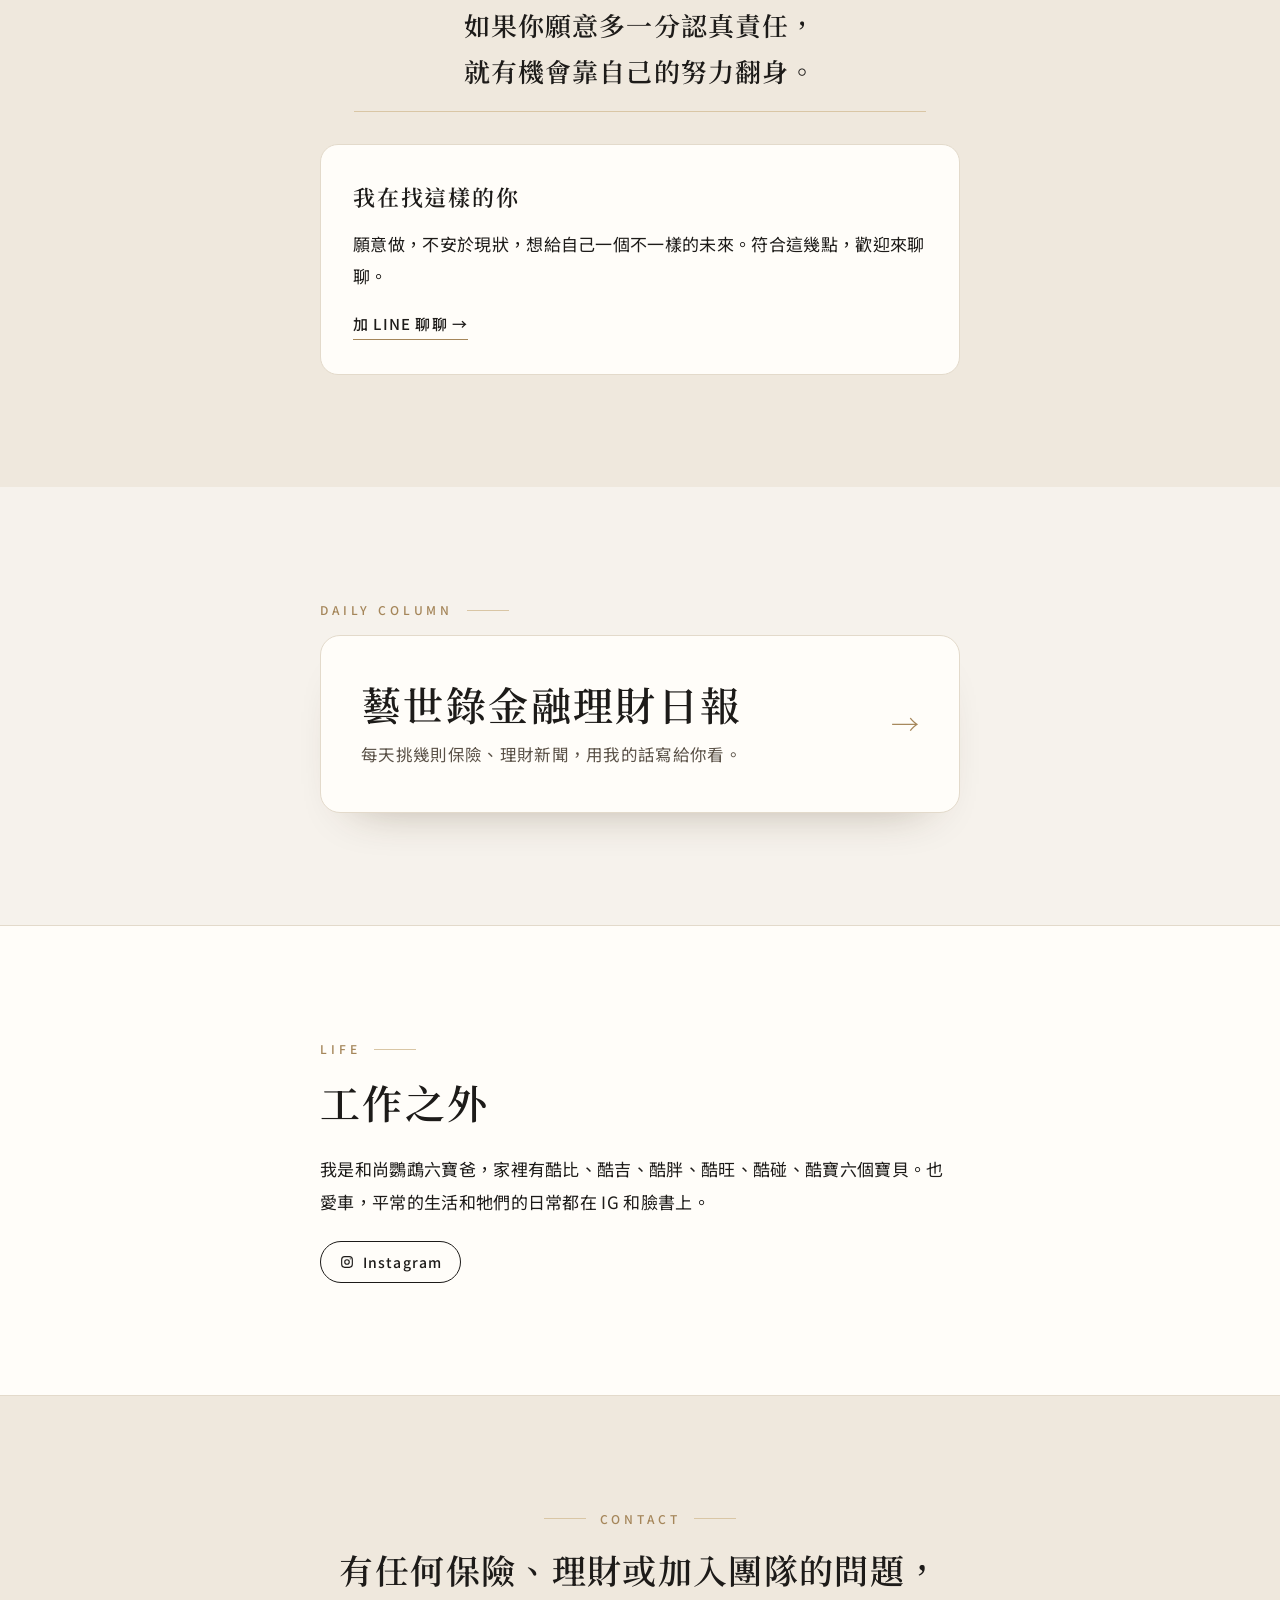
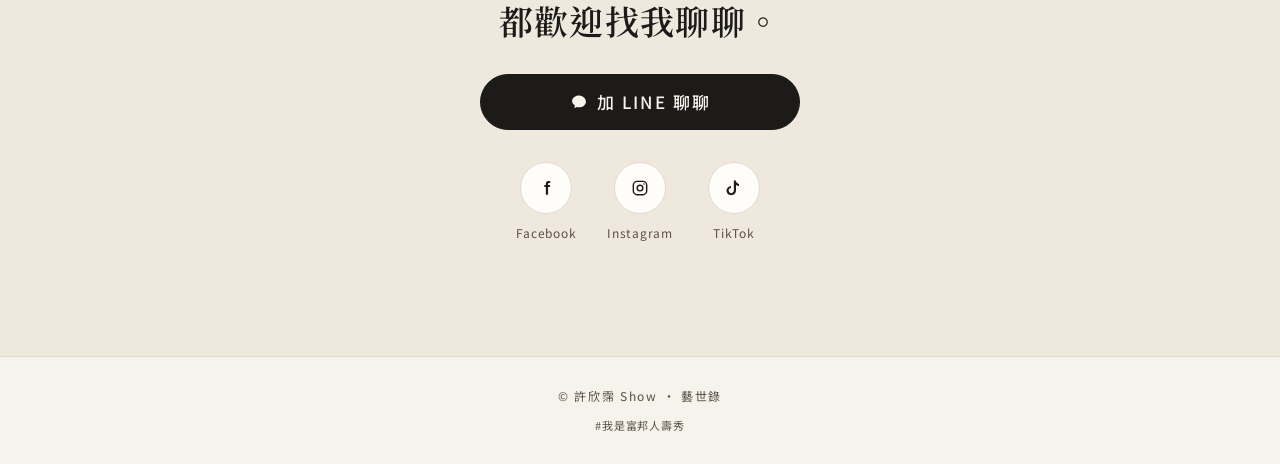
==== commit d7121f1e: "Style the team lines as the centered serif quote Use the existing pull quote so each phrase stays on" ====
--- a/index.html
+++ b/index.html
@@ -177,10 +177,8 @@
           <p>每一位新夥伴加入，我都會給他一套完整的方法和步驟。</p>
           <p>我一直相信，一個業務要成功，光會成交不夠，還要有一套能傳給下一個人的系統。系統傳下去了，保險的價值才能一棒接一棒，我們也才能服務到更多家庭。</p>
           <p>團隊裡的每個人都代表我。團隊越強，我能守護的人就越多。</p>
-          <p>保險業這份工作不保證輕鬆，也不適合只想等待薪水的人。</p>
-          <p>但</p>
-          <p>如果你願意多一分認真責任，就有機會靠自己的努力翻身。</p>
-        </div>
+        </div>
+        <blockquote class="pullquote long">保險業這份工作<br>不保證輕鬆，<br>也不適合只想等待薪水的人。<br>但<br>如果你願意多一分認真責任，<br>就有機會靠自己的努力翻身。</blockquote>
         <div class="invite">
           <h3>我在找這樣的你</h3>
           <p>願意做，不安於現狀，想給自己一個不一樣的未來。符合這幾點，歡迎來聊聊。</p>
--- a/styles.css
+++ b/styles.css
@@ -586,6 +586,7 @@
   .contact h2 br,
   .practice h2 br,
   .pullquote.long br { display: none; }
+  .team .pullquote.long br { display: inline; }
   .pullquote.long { max-width: 22em; word-break: keep-all; }
   .column-card {
     flex-direction: row;
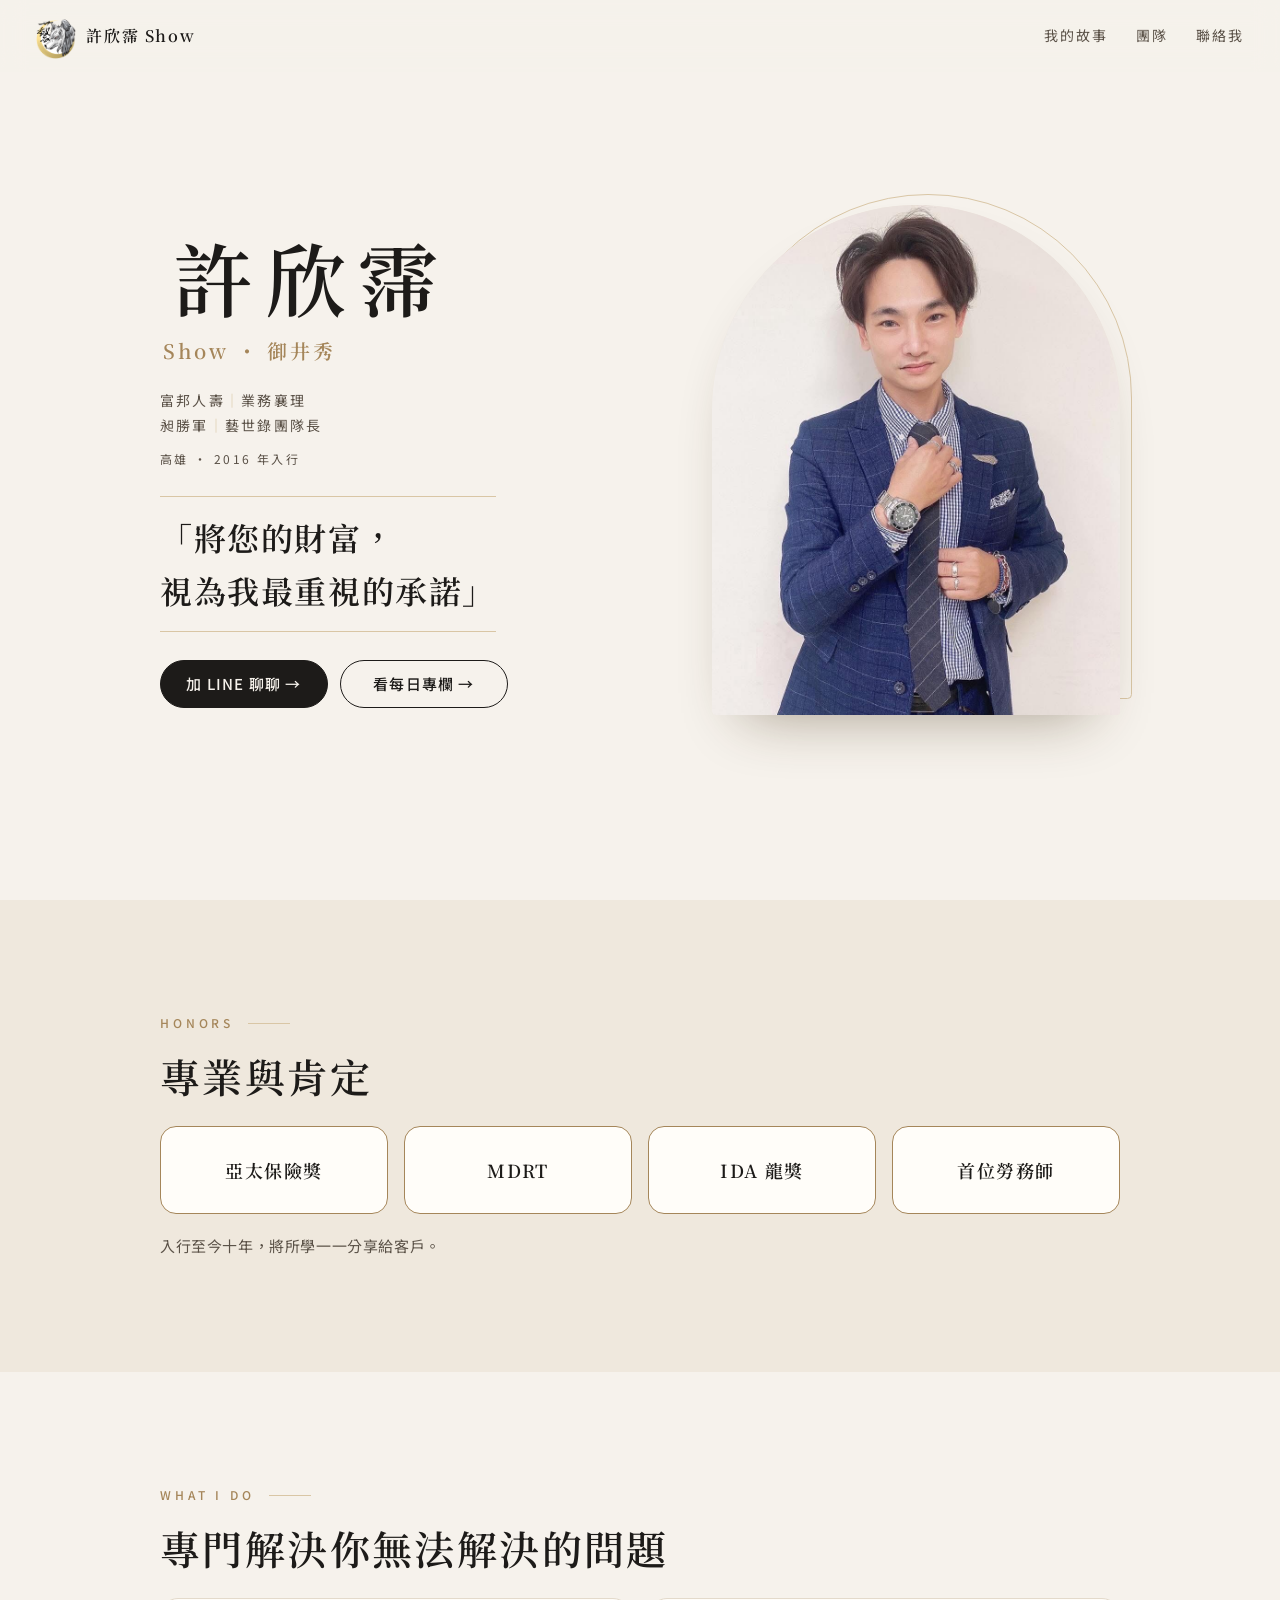
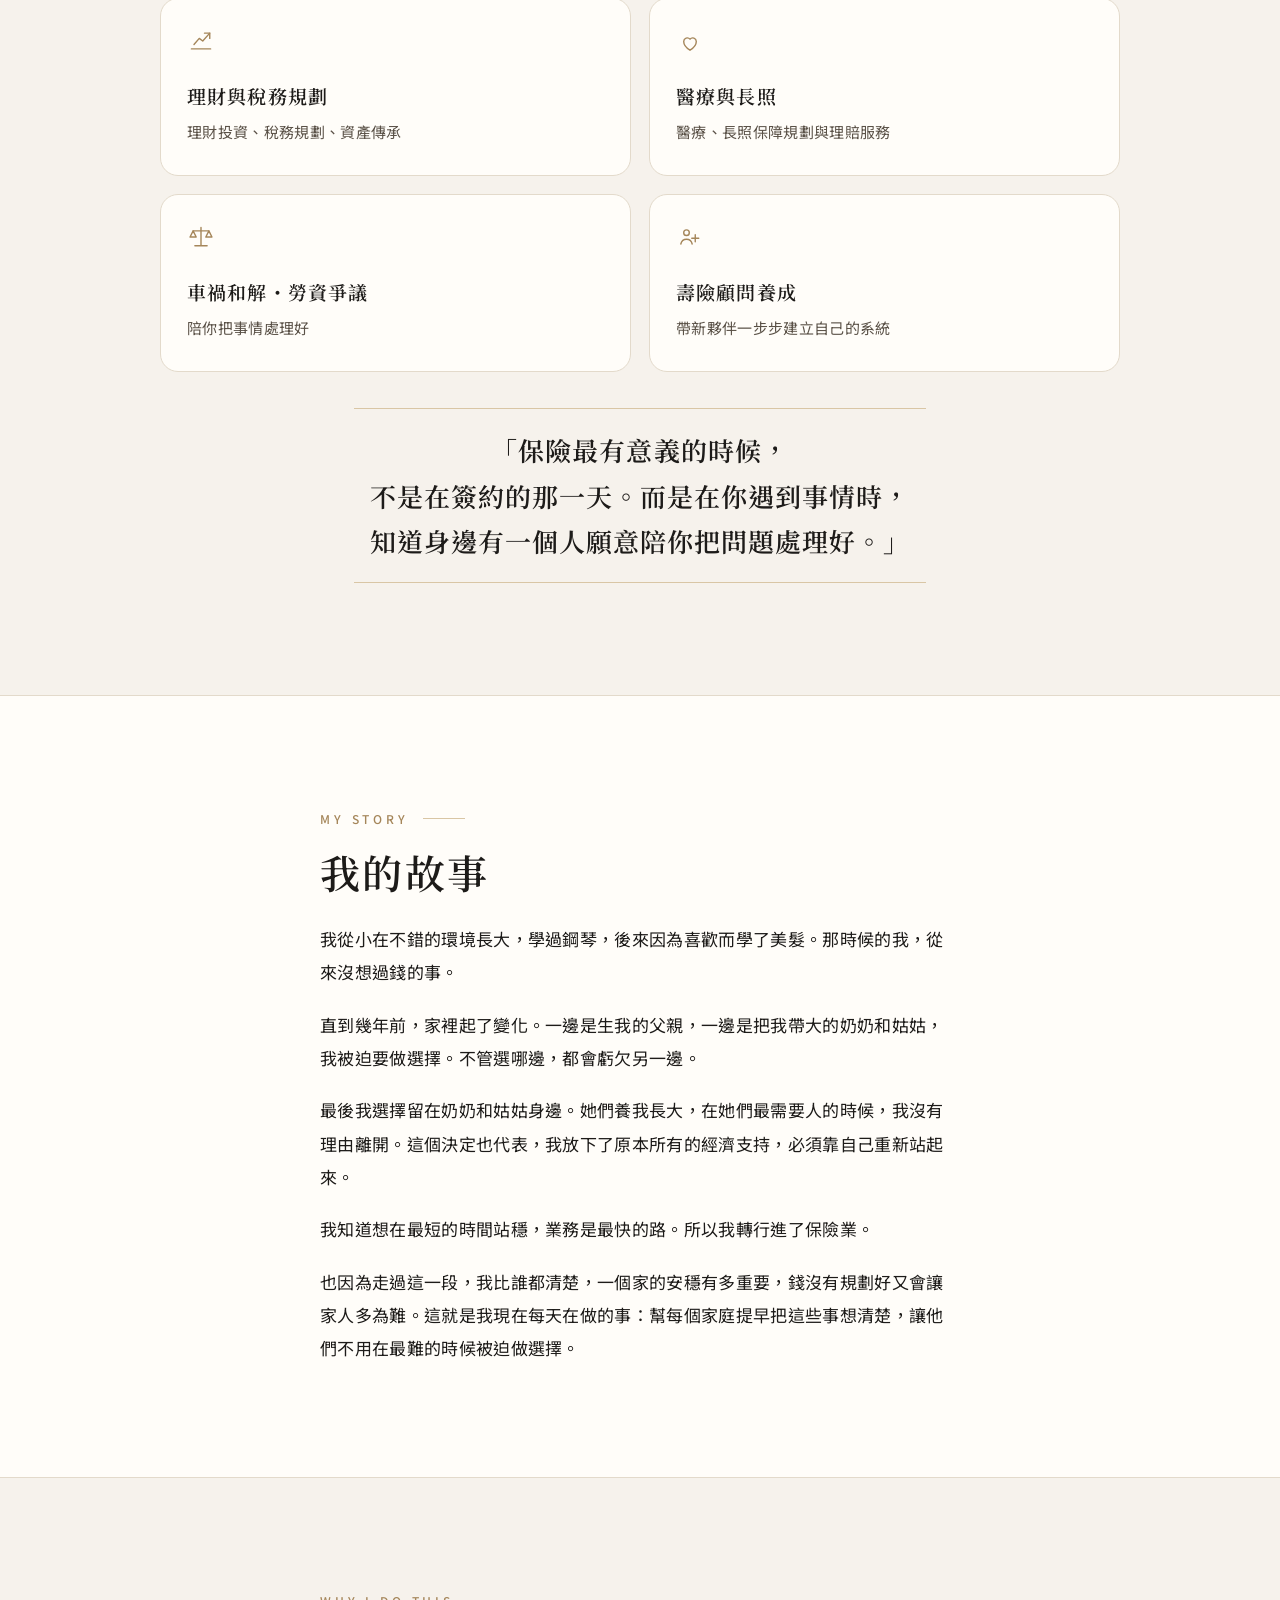
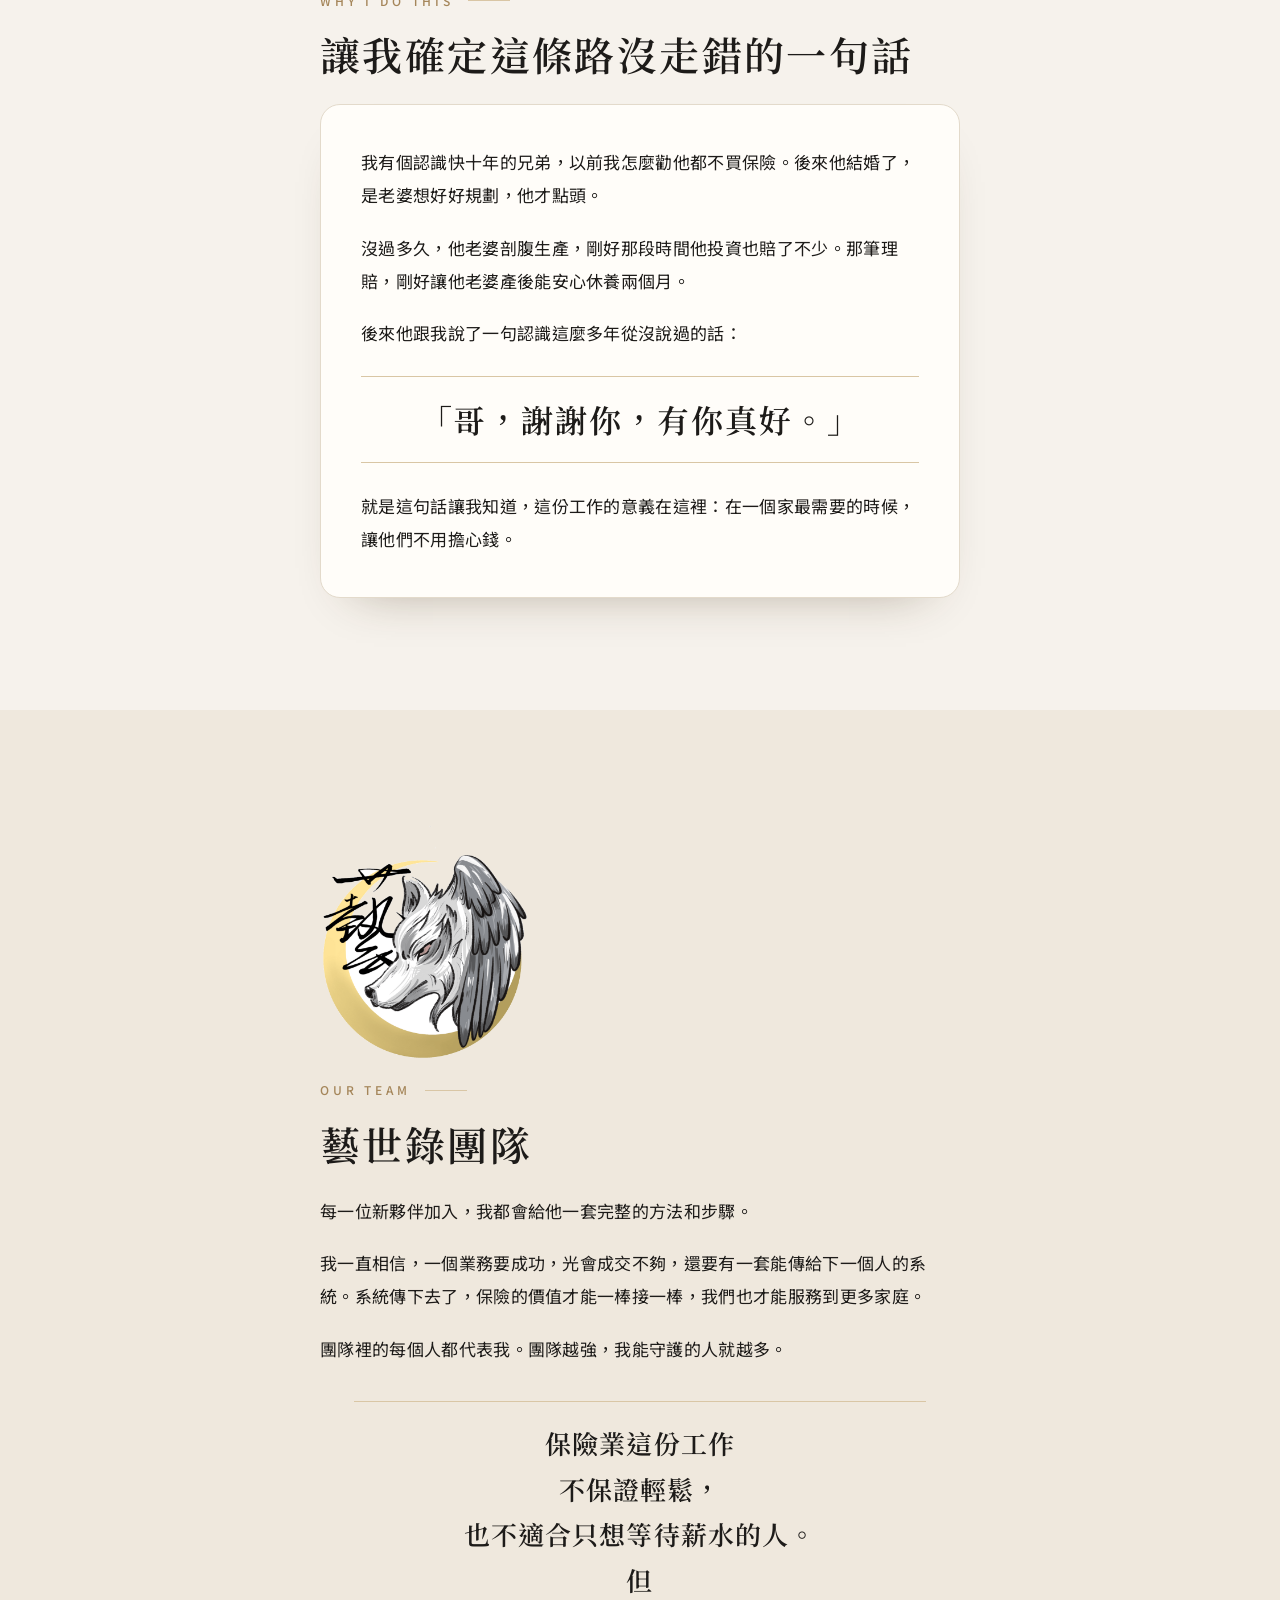
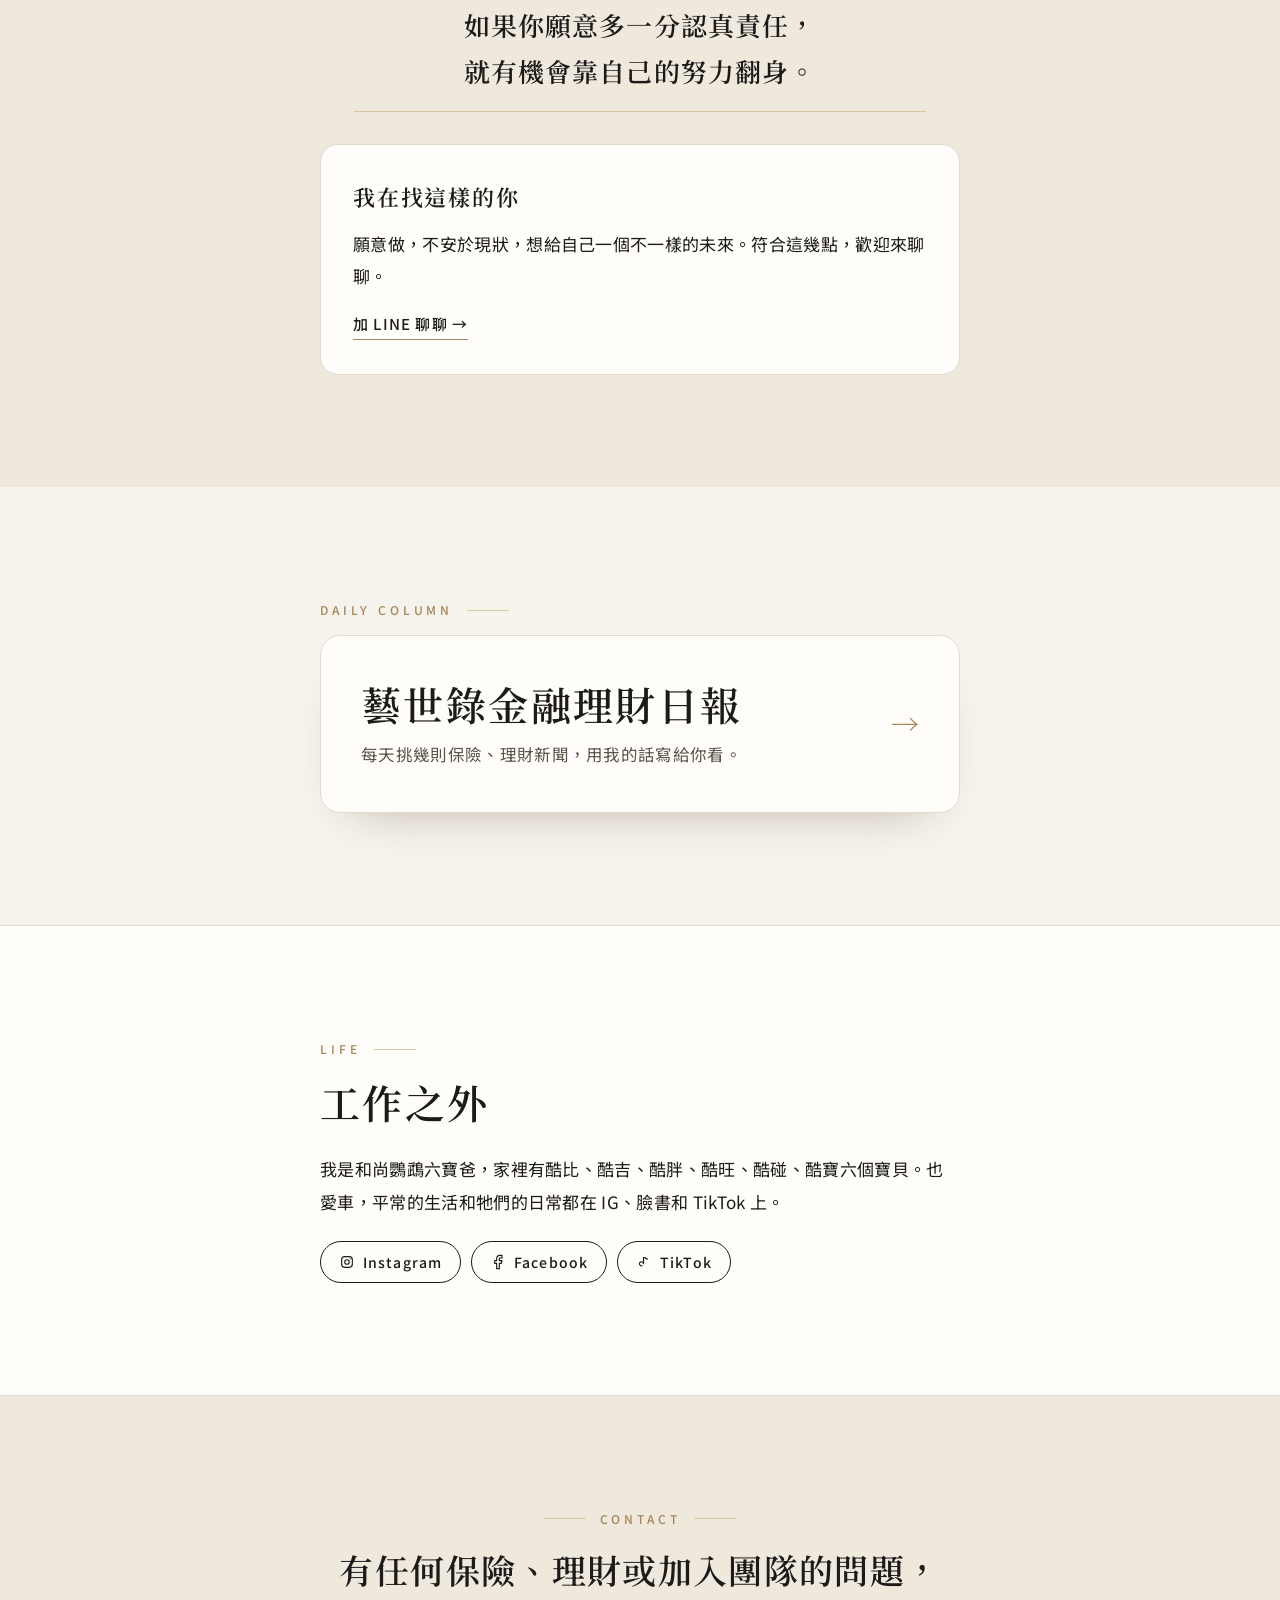
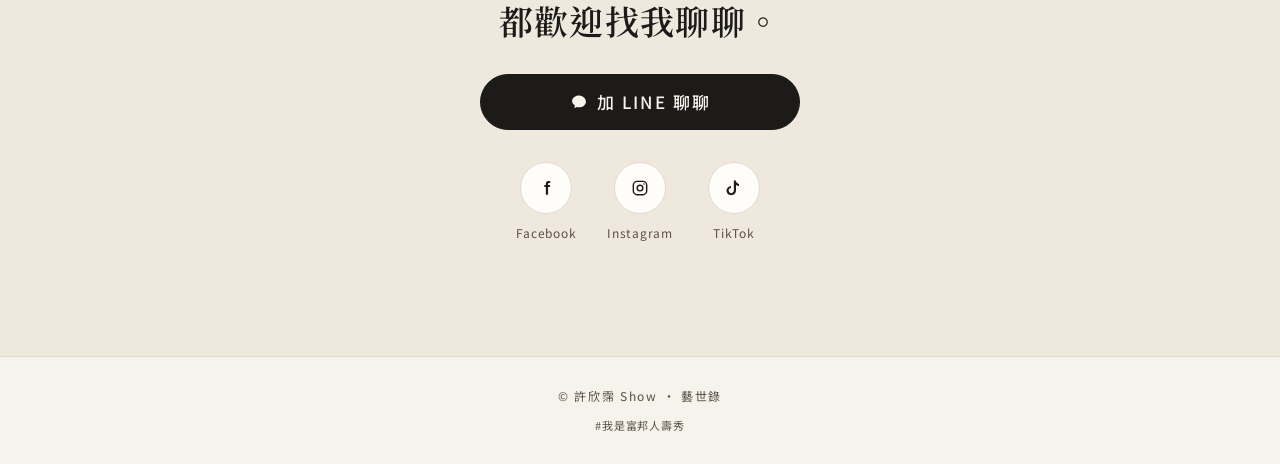
==== commit 692ecb12: "Add Facebook and TikTok buttons in the life section Place them beside Instagram in the same outlined" ====
--- a/index.html
+++ b/index.html
@@ -205,12 +205,22 @@
         <p class="eyebrow" lang="en">Life</p>
         <h2>工作之外</h2>
         <div class="prose">
-          <p>我是和尚鸚鵡六寶爸，家裡有酷比、酷吉、酷胖、酷旺、酷碰、酷寶六個寶貝。也愛車，平常的生活和牠們的日常都在 IG 和臉書上。</p>
-        </div>
-        <a class="btn btn-ghost btn-sm" href="https://www.instagram.com/show_lovestar/" target="_blank" rel="noopener noreferrer">
-          <svg viewBox="0 0 24 24" width="16" height="16" aria-hidden="true"><rect x="4" y="4" width="16" height="16" rx="4.5" fill="none" stroke="currentColor" stroke-width="1.7"/><circle cx="12" cy="12" r="3.4" fill="none" stroke="currentColor" stroke-width="1.7"/><circle cx="16.8" cy="7.2" r=".9" fill="currentColor"/></svg>
-          Instagram
-        </a>
+          <p>我是和尚鸚鵡六寶爸，家裡有酷比、酷吉、酷胖、酷旺、酷碰、酷寶六個寶貝。也愛車，平常的生活和牠們的日常都在 IG、臉書和 TikTok 上。</p>
+        </div>
+        <div class="life-links">
+          <a class="btn btn-ghost btn-sm" href="https://www.instagram.com/show_lovestar/" target="_blank" rel="noopener noreferrer">
+            <svg viewBox="0 0 24 24" width="16" height="16" aria-hidden="true"><rect x="4" y="4" width="16" height="16" rx="4.5" fill="none" stroke="currentColor" stroke-width="1.7"/><circle cx="12" cy="12" r="3.4" fill="none" stroke="currentColor" stroke-width="1.7"/><circle cx="16.8" cy="7.2" r=".9" fill="currentColor"/></svg>
+            Instagram
+          </a>
+          <a class="btn btn-ghost btn-sm" href="https://www.facebook.com/bnlovestar/" target="_blank" rel="noopener noreferrer">
+            <svg viewBox="0 0 24 24" width="16" height="16" aria-hidden="true" fill="none" stroke="currentColor" stroke-width="1.7" stroke-linecap="round" stroke-linejoin="round"><path d="M18 2h-3a5 5 0 0 0-5 5v3H7v4h3v8h4v-8h3l1-4h-4V7a1 1 0 0 1 1-1h3z"/></svg>
+            Facebook
+          </a>
+          <a class="btn btn-ghost btn-sm" href="https://www.tiktok.com/@showlovestar" target="_blank" rel="noopener noreferrer">
+            <svg viewBox="0 0 24 24" width="16" height="16" aria-hidden="true" fill="none" stroke="currentColor" stroke-width="1.7" stroke-linecap="round" stroke-linejoin="round"><path d="M9.2 17.6a3.1 3.1 0 1 1 2.1-2.9V5.4h2.3A4.4 4.4 0 0 0 17.2 7.6"/></svg>
+            TikTok
+          </a>
+        </div>
       </div>
     </section>
 
--- a/styles.css
+++ b/styles.css
@@ -400,6 +400,13 @@
   padding: 8px 18px;
   font-size: 14px;
 }
+.life-links {
+  display: flex;
+  flex-wrap: wrap;
+  gap: 10px;
+  margin-top: 22px;
+}
+.life-links .btn-sm { margin-top: 0; white-space: nowrap; }
 
 /* column */
 .column-card {
